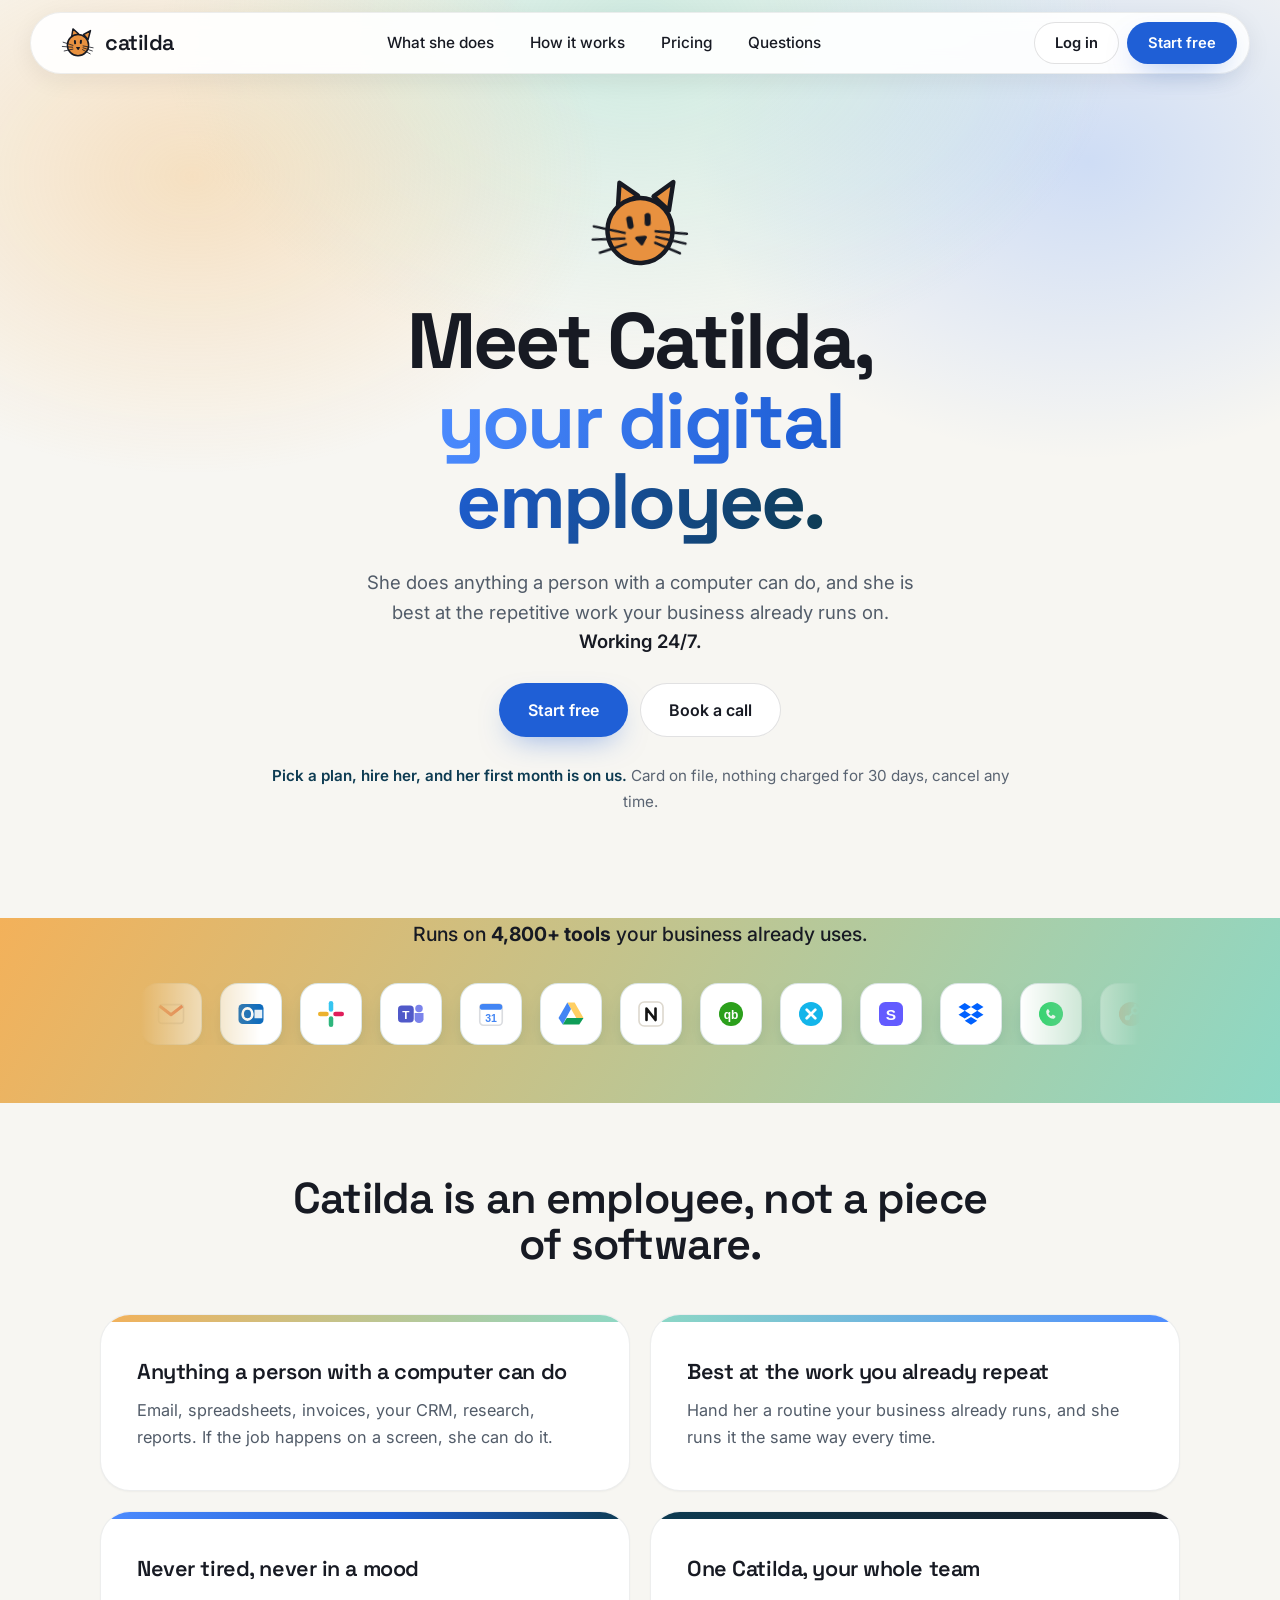
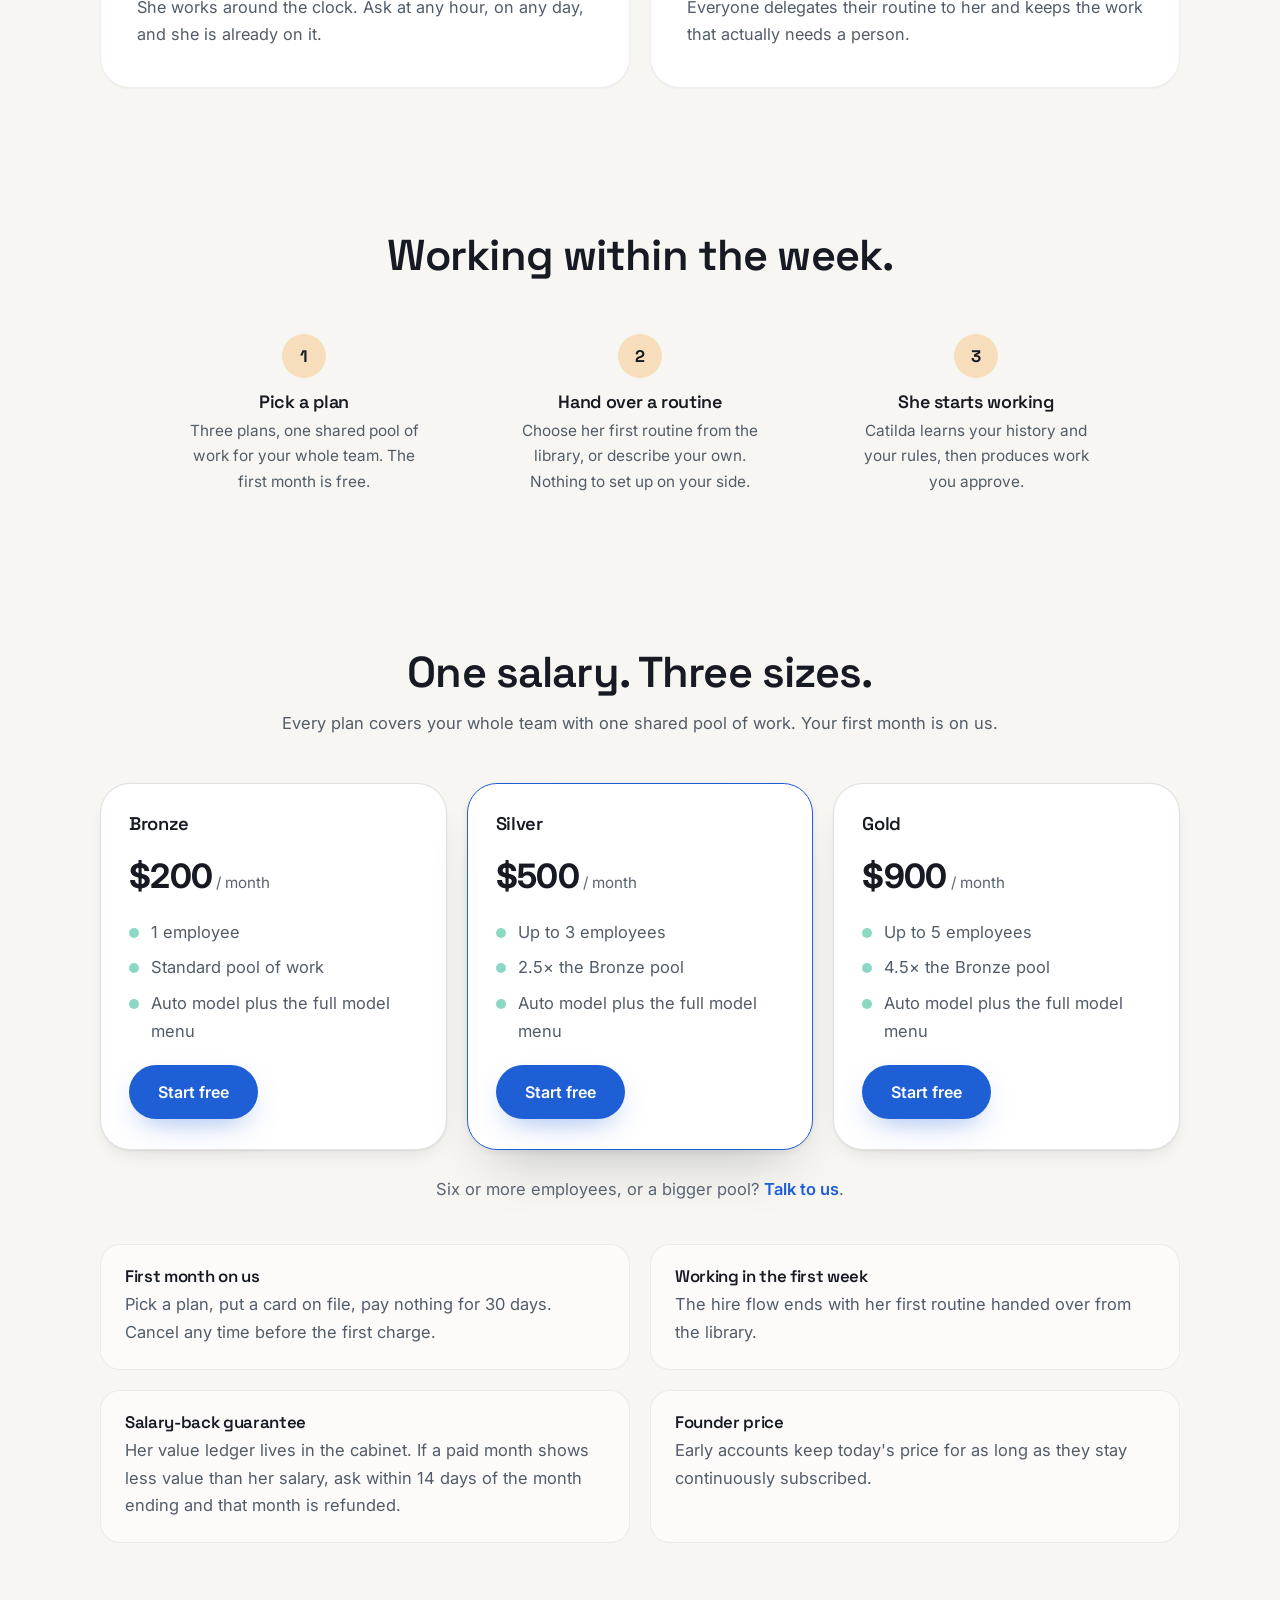
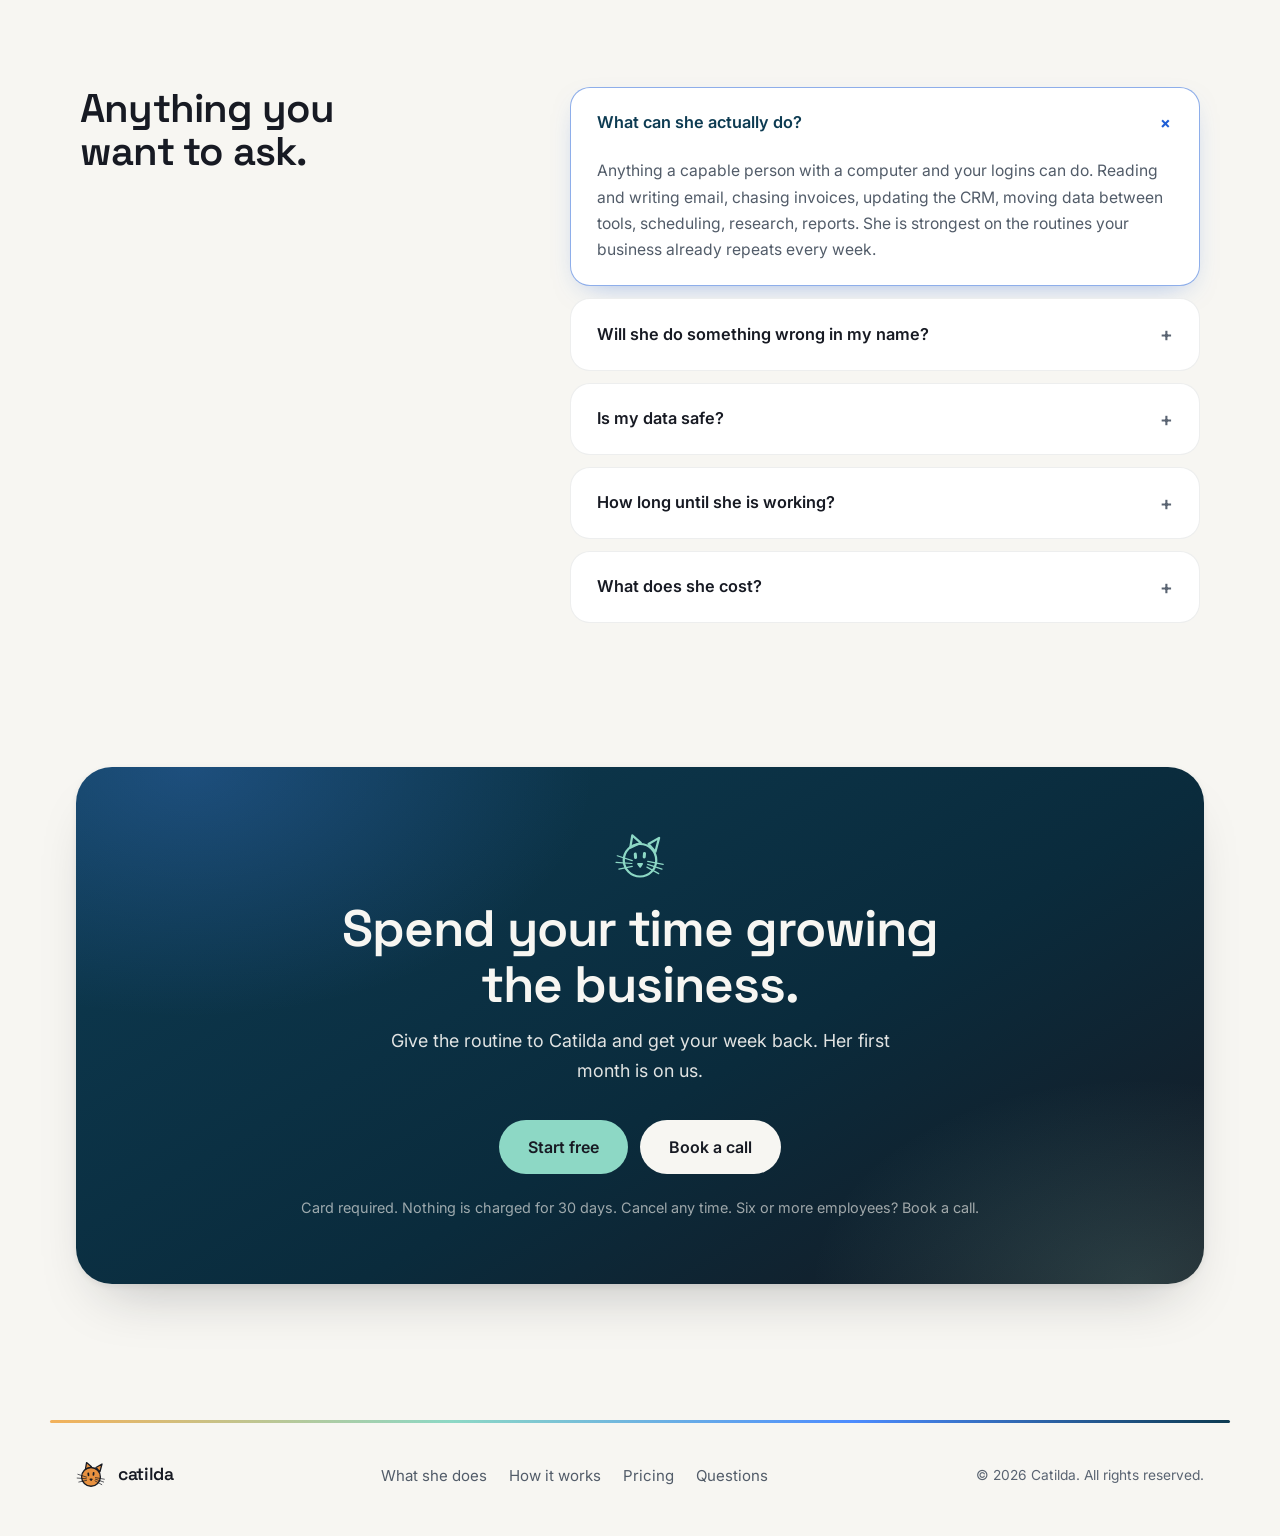
==== index.html @ e61b4e73 "#46: Refresh stale funnel comments, test names and plan button labels The nav-collapse and BOOKING_U" ====
<!DOCTYPE html>
<!-- ABOUTME: Catilda marketing landing — static HTML/CSS/JS (no build). -->
<!-- ABOUTME: Cat mark branding (logo, favicon, living hero cat); public plans, Start free CTA, Book a call for larger teams. -->
<html lang="en">
<head>
<meta charset="UTF-8" />
<meta name="viewport" content="width=device-width, initial-scale=1.0" />
<title>Catilda · Your digital employee</title>
<meta name="description" content="Catilda is a digital employee for your company. She does anything a person with a computer can do, works around the clock, and is best at the repetitive work your business already runs on." />
<link rel="preconnect" href="https://fonts.googleapis.com">
<link rel="preconnect" href="https://fonts.gstatic.com" crossorigin>
<!-- Favicon: the full Catilda cat mark, marmalade fur with ink lines, on a cloud tile.
     PNG fallback listed first for Safari (no SVG rel=icon support); Chrome/Firefox pick the SVG. -->
<link rel="icon" type="image/png" sizes="32x32" href="favicon-32.png">
<link rel="apple-touch-icon" href="apple-touch-icon.png">
<link rel="icon" type="image/svg+xml" href="favicon.svg">
<!-- Social cards. og:image still needs a real 1200x630 PNG asset before launch (cat + wordmark on cloud). -->
<meta property="og:title" content="Catilda · Your digital employee">
<meta property="og:description" content="Catilda is a digital employee for your company. She does anything a person with a computer can do, works around the clock, and is best at the repetitive work your business already runs on.">
<meta property="og:type" content="website">
<meta property="og:url" content="https://catilda.com/">
<meta name="twitter:card" content="summary">
<link href="https://fonts.googleapis.com/css2?family=Inter:wght@400;500;600;700&family=JetBrains+Mono:wght@400;500&family=Space+Grotesk:wght@500;600;700&display=swap" rel="stylesheet">
<style>
/* ============================================================
   CATILDA · launch page
   Structure: proven long-form landing skeleton
   Brand: docs/01-brand.md + brand.html (palette "AI website")
   Voice: docs/00-vision.md (plain, second person, no em dashes)
   ============================================================ */
:root{
  /* CATILDA brand palette. Seven colours, one job each.
     Cobalt is the working accent; bright cobalt is for gradients and glow only. */
  --cobalt:    #1F5FD6;  /* THE accent: buttons, links. 5.7:1 with white */
  --cobalt-br: #4D8CFF;  /* bright cobalt: gradients, glow, highlights on dark */
  --mint:      #8DD8C5;  /* light accent: ticks and marks on dark panels */
  --amber:     #F3B15A;  /* the warm pop, used sparingly */
  --orange:    #E8913F;  /* marmalade: the cat's fur, nothing else */
  --teal:      #0D3B52;  /* dark panels, emphasis text on cloud */
  --ink:       #171A23;  /* headings, deepest surface */
  --cloud:     #F7F6F2;  /* the page */
  --body:      #525C69;  /* body copy, 6.3:1 on cloud */
  --muted:     #5A6472;  /* quiet labels, 5.6:1 on cloud */

  --line:   rgba(23,26,35,.13);
  --line-2: rgba(23,26,35,.075);
  --shadow-sm: 0 1px 2px rgba(23,26,35,.05), 0 10px 24px -14px rgba(23,26,35,.20);
  --shadow:    0 2px 6px rgba(23,26,35,.07), 0 30px 60px -28px rgba(23,26,35,.28);
  --radius: 20px;
  --r-panel: 30px;
  --maxw: 1180px;
  --ease: cubic-bezier(.2,.7,.2,1);

  --grad-visual: linear-gradient(135deg, var(--amber) 0%, var(--mint) 38%, var(--cobalt-br) 72%, var(--teal) 100%);
  --grad-dark:   linear-gradient(150deg, var(--teal) 0%, #0A2B3C 58%, var(--ink) 100%);
  --grad-text:   linear-gradient(102deg, var(--cobalt-br) 0%, var(--cobalt) 48%, var(--teal) 100%);
}
*{box-sizing:border-box;margin:0;padding:0}
html{scroll-behavior:smooth}
body{
  background:var(--cloud);
  color:var(--body);
  font-family:"Inter",system-ui,sans-serif;
  font-size:16.5px;line-height:1.68;
  -webkit-font-smoothing:antialiased;overflow-x:hidden;
}
h1,h2,h3{font-family:"Space Grotesk",sans-serif;color:var(--ink);line-height:1.08;letter-spacing:-.02em;font-weight:600}
a{color:inherit;text-decoration:none}
button{font:inherit;color:inherit;background:none;border:0;cursor:pointer}
ul{list-style:none}
img,svg{display:block}
.wrap{max-width:var(--maxw);margin:0 auto;padding:0 26px}
.num{font-family:"Space Grotesk",sans-serif}
.eyebrow{display:inline-flex;align-items:center;background:rgba(31,95,214,.16);border-radius:100px;padding:8px 16px;font-weight:600;font-size:.84rem;color:var(--teal);margin-bottom:18px}
.center{text-align:center}

/* buttons */
.btn{display:inline-flex;align-items:center;justify-content:center;gap:9px;font-weight:600;font-size:1rem;padding:0 28px;height:54px;border-radius:100px;border:1px solid transparent;transition:transform .2s var(--ease),box-shadow .3s,background .25s;white-space:nowrap}
.btn:hover{transform:translateY(-1px)}
.btn-primary{background:var(--cobalt);color:#fff;box-shadow:0 12px 30px -12px rgba(31,95,214,.5)}
.btn-primary:hover{background:#1A54BE}
.btn-ghost{background:#fff;color:var(--ink);border-color:var(--line)}
.btn-mint{background:var(--mint);color:var(--ink)}
.btn-white{background:var(--cloud);color:var(--ink)}
.btn-sm{height:42px;padding:0 20px;font-size:.92rem}
@media (max-width:620px){
  .header-bar{padding:0 10px 0 18px;gap:12px}
}

/* ============ the cat ============ */
/* One mark, recoloured by two vars. Inline styles on the symbol shapes
   use var() because document CSS cannot reach <use> shadow content. */
.cat{display:block;flex-shrink:0}
.lockup{display:flex;align-items:center;gap:10px}

/* The hero cat is alive. The head is flat SVG; life is three layered
   transforms driven from JS: the head group turns a little, the face
   cluster shifts more, the whiskers a bit less. The parallax between
   them reads as a 3D head turn. Blink and ear twitch are CSS-only. */
/* Base tilt sits on .cat-head, NOT on .herocat: riseIn animates .herocat's
   transform, and a base transform there would snap back in when it ends.
   The JS gaze loop bakes the same -6deg into its head rotation. */
.herocat{width:104px;height:104px;overflow:visible}
.herocat .cat-head{transform:rotate(-6deg);transform-origin:64px 72px}
.herocat .cat-face,.herocat .cat-whiskers{will-change:transform}
.herocat .eye{transform-box:fill-box;transform-origin:center;animation:catblink 7s ease-in-out infinite}
@keyframes catblink{0%,93%,100%{transform:scaleY(1)}96%{transform:scaleY(.1)}}
.herocat .ear-r{transform-origin:93px 42px;animation:eartwitch 9s ease-in-out infinite}
@keyframes eartwitch{0%,96%,100%{transform:rotate(0)}97.4%{transform:rotate(-8deg)}98.7%{transform:rotate(3deg)}}
@media (prefers-reduced-motion:reduce){.herocat .eye,.herocat .ear-r{animation:none}}

/* how it works: three plain steps */
.steps{display:grid;grid-template-columns:repeat(3,1fr);gap:28px;max-width:980px;margin:0 auto}
.step{text-align:center;padding:10px 8px}
.step .n{font-family:"Space Grotesk",sans-serif;font-weight:700;font-size:1.05rem;color:var(--ink);width:44px;height:44px;border-radius:50%;background:rgba(243,177,90,.35);display:inline-flex;align-items:center;justify-content:center;margin-bottom:14px}
.step h3{font-size:1.12rem;margin-bottom:6px}
.step p{font-size:.96rem;max-width:250px;margin:0 auto}
@media (max-width:860px){.steps{grid-template-columns:1fr;max-width:420px;gap:30px}}

/* ============ header (floating rounded bar) ============ */
body > header{position:fixed;top:12px;left:14px;right:14px;z-index:100}
.header-bar{display:flex;align-items:center;justify-content:space-between;gap:28px;background:rgba(255,255,255,.92);backdrop-filter:blur(10px);border:1px solid var(--line-2);border-radius:100px;padding:0 12px 0 30px;height:62px;max-width:1220px;margin:0 auto;box-shadow:0 6px 24px rgba(23,26,35,.07)}
.wordmark{font-family:"Space Grotesk",sans-serif;font-weight:600;font-size:1.35rem;color:var(--ink);letter-spacing:-.02em;line-height:1}
.nav{display:flex;gap:4px;align-items:center}
.nav a{padding:9px 16px;border-radius:100px;font-size:.96rem;font-weight:500;color:var(--ink);white-space:nowrap}
.nav a:hover{background:rgba(23,26,35,.05)}
/* Log in lives twice: the header button on desktop, the nav entry on mobile.
   Exactly one shows at any width. */
.nav .nav-login{display:none}
.header-cta{display:flex;gap:8px;align-items:center}
.burger{display:none;width:42px;height:42px;border-radius:50%;flex-direction:column;align-items:center;justify-content:center;gap:5px;border:1px solid var(--line)}
.burger span{width:16px;height:2px;background:var(--ink);border-radius:2px}

/* ============ hero: type only, no visual ============ */
.hero{background:var(--cloud);padding:172px 0 104px;text-align:center;position:relative;overflow:hidden}
/* hero halo: the tri-blend, soft, behind content (brand.html · gradients) */
.hero::before{content:"";position:absolute;inset:0 0 auto;height:80%;pointer-events:none;background:
  radial-gradient(46% 58% at 15% 24%, rgba(243,177,90,.32), transparent 70%),
  radial-gradient(52% 64% at 50% 4%, rgba(141,216,197,.38), transparent 72%),
  radial-gradient(44% 58% at 85% 22%, rgba(77,140,255,.24), transparent 70%)}
.hero-inner{display:flex;flex-direction:column;align-items:center;gap:26px;max-width:820px;margin:0 auto;position:relative;z-index:1}
.hero h1{font-size:clamp(2.7rem,6.2vw,4.9rem);font-weight:700;letter-spacing:-.035em;line-height:1.02;color:var(--ink)}
.hero h1 .accent{background:var(--grad-text);-webkit-background-clip:text;background-clip:text;color:transparent}
.hero-sub{font-size:1.16rem;line-height:1.6;max-width:560px;color:var(--body)}
.hero-sub b{color:var(--ink);font-weight:600}
.hero-ctas{display:flex;gap:12px;flex-wrap:wrap;justify-content:center}
.hero-note{font-size:.95rem;color:var(--muted)}
.hero-note b{color:var(--teal);font-weight:600}
@media (max-width:700px){.hero{padding:132px 0 76px}}
.loop .ic circle[class^="d"]{fill:var(--teal);stroke:none}
@keyframes dotPulse{0%,62%,100%{opacity:.22}30%{opacity:1}}
@keyframes drawTick{0%,8%{stroke-dashoffset:24}48%,92%{stroke-dashoffset:0}100%{stroke-dashoffset:24}}
@keyframes typeLine{0%,8%{transform:scaleX(0)}42%,88%{transform:scaleX(1)}100%{transform:scaleX(0)}}
.ic-work .ln1,.ic-work .ln2{transform-box:fill-box;transform-origin:left center;animation:typeLine 3.2s ease-in-out infinite}
@keyframes blink{0%,49%{opacity:1}50%,100%{opacity:0}}
@keyframes wave{0%,100%{transform:scaleX(1)}50%{transform:scaleX(.84)}}
@keyframes drawOk{0%,10%{stroke-dashoffset:17}45%,90%{stroke-dashoffset:0}100%{stroke-dashoffset:17}}
@keyframes grow{0%{transform:scaleY(.22)}55%,100%{transform:scaleY(1)}}
@keyframes riseIn{from{opacity:0;transform:translateY(20px)}to{opacity:1;transform:none}}
@keyframes ringIn{from{opacity:0}to{opacity:1}}
.hero-inner > *{animation:riseIn .85s var(--ease) backwards}
.hero-inner .herocat{animation-delay:0s}
.hero-inner h1{animation-delay:.10s}
.hero-inner .hero-sub{animation-delay:.24s}
.hero-inner .hero-ctas{animation-delay:.38s}
.hero-inner .hero-note{animation-delay:.50s}
@media (prefers-reduced-motion:reduce){
  .hero-inner > *{animation:none}
}

.hero-ctas{display:flex;gap:12px;flex-wrap:wrap;justify-content:center}

/* hero ring: the loop that frames the headline */
.rowmail.skel .from,.rowmail.skel .subj{color:transparent;position:relative}
.rowmail.skel .from::after,.rowmail.skel .subj::after{content:"";position:absolute;inset:4px 40% 4px 0;background:#E6EFEC;border-radius:6px}
.bstat{border:1px solid var(--line-2);background:#fff;border-radius:13px;padding:12px 15px}
.bstat label{display:block;font-size:.76rem;color:var(--muted)}
.bstat b{font-family:"Space Grotesk",sans-serif;font-size:1.25rem;color:var(--ink);letter-spacing:-.02em}
.bstat small{font-size:.74rem;color:var(--teal);font-weight:600;margin-left:6px}
.f-tile{width:44px;height:44px;border-radius:13px;background:var(--ink);color:var(--mint);display:flex;align-items:center;justify-content:center;font-family:"Space Grotesk",sans-serif;font-weight:700;font-size:1.5rem;flex-shrink:0}
.apr{height:40px;padding:0 22px;border-radius:100px;font-weight:600;font-size:.9rem}
.apr.yes{background:var(--ink);color:var(--cloud)}
.apr.no{background:#fff;border:1px solid var(--line);color:var(--ink)}

/* ============ tools marquee ============ */
.tools{background:linear-gradient(120deg, var(--amber) 0%, var(--mint) 100%);padding:64px 0 58px;margin:0;position:relative}
.tools p{text-align:center;font-size:1.22rem;color:var(--ink);margin-bottom:32px;font-weight:500}
.tools p b{color:var(--ink);font-weight:700}
.marquee{overflow:hidden;max-width:1000px;margin:0 auto;
  -webkit-mask-image:linear-gradient(90deg,transparent,#000 12%,#000 88%,transparent);
          mask-image:linear-gradient(90deg,transparent,#000 12%,#000 88%,transparent)}
.marquee-track{display:flex;gap:18px;width:max-content;animation:marquee 38s linear infinite}
.marquee:hover .marquee-track{animation-play-state:paused}
.logo-tile{width:62px;height:62px;border-radius:18px;background:#fff;border:1px solid rgba(11,82,87,.14);
  box-shadow:0 10px 24px -10px rgba(7,64,60,.35);display:flex;align-items:center;justify-content:center;flex-shrink:0}
.logo-tile svg{width:30px;height:30px}
@keyframes marquee{to{transform:translateX(-50%)}}
@media (prefers-reduced-motion:reduce){.marquee-track{animation:none}}

/* ============ sections base ============ */
section{padding:72px 0}
.sec-head{max-width:720px;margin:0 auto 46px}
.sec-head h2{font-size:clamp(1.9rem,3.6vw,2.7rem);margin-bottom:14px}
.sec-head h2:last-child{margin-bottom:0}
.sec-head .sub{font-size:1.08rem;max-width:560px;margin:0 auto}
.sec-head.center .sub{margin:0 auto}

/* four cards */
.cards4{display:grid;grid-template-columns:1fr 1fr;gap:20px;max-width:1080px;margin:0 auto}
/* conversation mockups inside the feature cards */
.thread{padding:15px;display:flex;flex-direction:column;gap:11px}
.bub{max-width:88%;padding:11px 14px;border-radius:16px;font-size:.9rem;line-height:1.46}
.bub.you{align-self:flex-end;background:#E6EFEC;color:var(--ink);border-bottom-right-radius:5px}
.bub.fam{background:rgba(31,95,214,.22);color:var(--ink);border-bottom-left-radius:5px}
.bub b{font-weight:600}
.famrow{display:flex;gap:9px;align-items:flex-end;max-width:95%}
.famrow .f-tile{width:28px;height:28px;border-radius:9px;font-size:.95rem;flex-shrink:0}

/* stats band: plain big numbers, benchmark style */
.stats{padding:56px 0}
.stats .row{display:grid;grid-template-columns:repeat(3,1fr);gap:36px;max-width:980px;margin:0 auto}
.stat-b{text-align:center;padding:10px}
.stat-b .big{font-family:"Space Grotesk",sans-serif;font-weight:700;font-size:3.2rem;color:var(--ink);letter-spacing:-.04em;line-height:1}
.stat-b .lbl{font-size:.96rem;margin-top:10px;max-width:230px;margin-left:auto;margin-right:auto}

.dn-grid{display:grid;grid-template-columns:1fr 1fr;gap:24px;max-width:1020px;margin:0 auto}
.dn-col{display:flex;flex-direction:column;gap:12px}
.dn-head{align-self:center;margin-bottom:6px;border-radius:100px;padding:8px 20px;font-weight:600;font-size:.92rem}
.dn-col.is .dn-head{background:rgba(31,95,214,.24);color:var(--teal)}
.dn-col.isnt .dn-head{background:rgba(99,112,109,.2);color:var(--teal)}
.dn-item{background:#fff;border:1px solid var(--line-2);border-radius:18px;padding:20px 22px;display:flex;gap:13px;align-items:flex-start;flex:1}
.dn-item h3{font-size:1.05rem;line-height:1.25;margin-bottom:5px}
.dn-item p{font-size:.95rem}
.tick{width:26px;height:26px;border-radius:50%;flex-shrink:0;display:flex;align-items:center;justify-content:center;margin-top:2px}
.tick svg{width:14px;height:14px;fill:none;stroke-width:2.6;stroke-linecap:round;stroke-linejoin:round}
.dn-col.is .tick{background:rgba(31,95,214,.3)} .dn-col.is .tick svg{stroke:var(--teal)}
.dn-col.isnt .tick{background:rgba(99,112,109,.25)} .dn-col.isnt .tick svg{stroke:var(--body)}
.safe-foot{text-align:center;margin-top:36px;font-size:1.02rem}
.safe-foot a{color:var(--ink);font-weight:600;text-decoration:underline;text-underline-offset:3px}
@media (max-width:820px){.dn-grid{grid-template-columns:1fr;gap:30px}}
.pcard{position:relative;overflow:hidden;background:#fff;border:1px solid var(--line-2);border-radius:var(--r-panel);padding:44px 36px 38px;
  display:flex;flex-direction:column;gap:12px;box-shadow:0 1px 2px rgba(23,26,35,.04)}
.pcard::before{content:"";position:absolute;top:0;left:0;right:0;height:7px}
.pcard:nth-child(1)::before{background:linear-gradient(90deg, var(--amber), var(--mint))}
.pcard:nth-child(2)::before{background:linear-gradient(90deg, var(--mint), var(--cobalt-br))}
.pcard:nth-child(3)::before{background:linear-gradient(90deg, var(--cobalt-br), var(--cobalt) 55%, var(--teal))}
.pcard:nth-child(4)::before{background:linear-gradient(90deg, var(--teal), var(--ink))}
.pcard h3{font-size:1.35rem;line-height:1.2}
.pcard p{font-size:1.02rem}
/* dead styles below are unused now, kept harmless */

/* how */
.orow{display:flex;align-items:center;gap:10px;background:#fff;border-radius:12px;padding:11px 15px;font-size:.9rem;font-weight:500;color:var(--ink);box-shadow:0 4px 14px rgba(23,26,35,.06)}
.orow.dim{color:var(--body);font-weight:400}
.orow .ok{margin-left:auto;color:var(--teal);font-weight:700}

/* control */

/* dark panels */
.panel{background:
  radial-gradient(58% 78% at 10% 0%, rgba(77,140,255,.26), transparent 62%),
  radial-gradient(48% 66% at 94% 100%, rgba(141,216,197,.18), transparent 60%),
  var(--grad-dark);
  border-radius:36px;color:var(--cloud);padding:58px 56px;box-shadow:var(--shadow)}
.panel h2{color:var(--cloud)}
.panel .eyebrow{color:var(--mint)}

/* guarantee panel styles: kept for reuse, section currently removed */
.g-copy{display:flex;flex-direction:column;gap:22px;align-items:flex-start}
.g-copy h2{font-size:clamp(2rem,4vw,2.9rem)}
.g-copy p{color:rgba(255,253,249,.88);font-size:1.08rem;max-width:480px}

/* faq */
.faq-grid{display:grid;grid-template-columns:minmax(0,5fr) minmax(0,7fr);gap:40px;align-items:start;max-width:1120px;margin:0 auto}
.faq-grid h2{font-size:clamp(1.9rem,3.4vw,2.5rem);max-width:340px}
.faq-list{display:flex;flex-direction:column;gap:12px}
.qa{background:#fff;border:1px solid var(--line-2);border-radius:var(--radius);overflow:hidden}
.qa.open{border-color:rgba(31,95,214,.5);box-shadow:0 10px 30px -16px rgba(31,95,214,.55)}
.qa.open .qa-q{color:var(--teal)}
.qa-q{width:100%;display:flex;justify-content:space-between;align-items:center;gap:16px;text-align:left;padding:19px 26px;font-weight:600;font-size:1.02rem;color:var(--ink)}
.qa-q .pm{font-size:1.2rem;color:var(--muted);transition:transform .2s ease;flex-shrink:0}
.qa.open .pm{transform:rotate(45deg);color:var(--cobalt)}
.qa-a{max-height:0;overflow:hidden;transition:max-height .3s ease}
.qa-a p{padding:0 26px 22px;font-size:.98rem}
.qa-a b{color:var(--ink)}

/* final cta */
.final .panel{text-align:center;padding:64px 40px}
.final h2{font-size:clamp(2.1rem,4.6vw,3.2rem);margin-bottom:14px}
.final .lead{color:rgba(255,253,249,.88);font-size:1.12rem;max-width:520px;margin:0 auto 34px}
.final .ctas{display:flex;gap:12px;justify-content:center;flex-wrap:wrap;margin-bottom:22px}
.final .micro{font-size:.9rem;color:rgba(255,253,249,.6)}

/* footer */
body > footer{padding:64px 0 46px}
.foot{display:flex;justify-content:space-between;align-items:center;gap:28px;flex-wrap:wrap;padding-top:40px;position:relative}
.foot::before{content:"";position:absolute;top:0;left:0;right:0;height:3px;border-radius:3px;background:linear-gradient(90deg, var(--amber), var(--mint) 34%, var(--cobalt-br) 68%, var(--teal))}
.foot .fbrand{display:flex;align-items:center;gap:12px}
.foot nav{display:flex;gap:22px;flex-wrap:wrap;font-size:.94rem;color:var(--body)}
.foot nav a:hover{color:var(--ink)}
.foot small{color:var(--muted);font-size:.86rem}

/* responsive */
@media (max-width:900px){
  .hero{border-radius:0 0 26px 26px;
    background:var(--cloud)}
  .burger{display:flex}
  /* mobile menu: nav collapses into a dropdown the burger toggles */
  .nav{display:none;position:absolute;top:74px;left:0;right:0;flex-direction:column;align-items:stretch;gap:4px;background:rgba(255,255,255,.97);backdrop-filter:blur(10px);border:1px solid var(--line-2);border-radius:24px;padding:12px;box-shadow:var(--shadow)}
  .nav.open{display:flex}
  .nav a{padding:13px 18px;font-size:1.02rem}
  .nav .nav-login{display:block}
  .faq-grid{grid-template-columns:1fr;gap:24px}
  /* Log in hides at the same width the nav collapses, so it never sits
     alone next to Start free once the nav links are gone. */
  .header-cta .btn-ghost{display:none}
}

/* pricing */
.plans{display:grid;grid-template-columns:repeat(3,1fr);gap:20px;max-width:1080px;margin:0 auto}
.plan{background:#fff;border:1px solid var(--line);border-radius:var(--r-panel);padding:30px 28px;box-shadow:var(--shadow-sm);display:flex;flex-direction:column;gap:14px}
.plan-featured{border-color:var(--cobalt);box-shadow:var(--shadow)}
.plan h3{font-size:1.15rem;margin:0}
.plan .price{margin:0;color:var(--ink)}
.plan .price b{font-size:2.1rem;font-weight:700;letter-spacing:-.02em}
.plan .price span{color:var(--muted);font-size:.95rem}
.plan ul{list-style:none;padding:0;margin:0 0 6px;display:grid;gap:8px;color:var(--body)}
.plan ul li{padding-left:22px;position:relative}
.plan ul li::before{content:"";position:absolute;left:0;top:.55em;width:10px;height:10px;border-radius:50%;background:var(--mint)}
.plan .btn{margin-top:auto;align-self:flex-start}
.plans-note{text-align:center;color:var(--muted);margin:26px 0 0}
.plans-note a{color:var(--cobalt);font-weight:600}
.offer{display:grid;grid-template-columns:repeat(2,1fr);gap:20px;max-width:1080px;margin:40px auto 0}
.offer-item{border:1px solid var(--line-2);border-radius:var(--radius);padding:22px 24px;background:rgba(255,255,255,.6)}
.offer-item h3{margin:0 0 6px;font-size:1.05rem}
.offer-item p{margin:0;color:var(--body)}
.capacity{text-align:center;color:var(--teal);font-weight:600;margin:26px 0 0}
@media (max-width:860px){
  .cards4{grid-template-columns:1fr}
  .stats .row{grid-template-columns:1fr;max-width:420px;gap:26px}
  .panel{padding:52px 26px}
  section{padding:54px 0}
  .hero{border-radius:0 0 24px 24px}
  .plans{grid-template-columns:1fr}
  .offer{grid-template-columns:1fr}
}
</style>
</head>
<body>

<!-- The cat mark. Referenced with <use>; recolour per instance with --cat-line / --cat-fur. -->
<svg width="0" height="0" style="position:absolute" aria-hidden="true">
  <symbol id="cat" viewBox="0 0 128 128">
    <g style="fill:var(--cat-fur,none);stroke:var(--cat-line,#171A23);stroke-width:5.5;stroke-linecap:round;stroke-linejoin:round">
      <path d="M40 41 L45 11 L66 29 Z"/>
      <path d="M85 32 L111 17 L102 51 Z"/>
      <circle cx="64" cy="72" r="40"/>
    </g>
    <g style="fill:var(--cat-line,#171A23)">
      <g transform="rotate(-5 52.75 61)"><rect class="eye" x="49" y="53" width="7.5" height="16" rx="3.75"/></g>
      <g transform="rotate(5 74.75 59.5)"><rect class="eye" x="71" y="51.5" width="7.5" height="16" rx="3.75"/></g>
    </g>
    <path style="fill:var(--cat-line,#171A23);stroke:var(--cat-line,#171A23);stroke-width:4;stroke-linejoin:round" d="M59 81 L69.5 81 L64.5 88.5 Z"/>
    <g style="fill:none;stroke:var(--cat-line,#171A23);stroke-width:3;stroke-linecap:round">
      <path d="M45 73 L8 61"/>
      <path d="M44 80 L5 77"/>
      <path d="M45 87 L12 94"/>
      <path d="M83 75 L121 82"/>
      <path d="M83 82 L118 94"/>
      <path d="M81 89 L110 105"/>
    </g>
  </symbol>
</svg>

<header>
  <div class="header-bar">
    <a class="lockup" href="#top" aria-label="Catilda home">
      <svg class="cat" style="--cat-line:var(--ink);--cat-fur:var(--orange)" width="34" height="34"><use href="#cat"/></svg>
      <span class="wordmark">catilda</span>
    </a>
    <nav class="nav" id="nav">
      <a href="#what">What she does</a>
      <a href="#how">How it works</a>
      <a href="#pricing">Pricing</a>
      <a href="#faq">Questions</a>
      <a class="nav-login" href="https://catilda.com/cabinet/login">Log in</a>
    </nav>
    <div class="header-cta">
      <a class="btn btn-ghost btn-sm" href="https://catilda.com/cabinet/login">Log in</a>
      <a class="btn btn-primary btn-sm js-signup" href="https://catilda.com/cabinet/signup">Start free</a>
      <button class="burger" id="burger" aria-label="Menu" aria-expanded="false" aria-controls="nav"><span></span><span></span></button>
    </div>
  </div>
</header>

<main id="top">

  <!-- ============ HERO ============ -->
  <section class="hero">
    <div class="wrap hero-inner">
      <!-- Inline (not <use>) so CSS and JS can reach the parts: shadow content inside <use> is unreachable. -->
      <svg class="herocat" viewBox="0 0 128 128" role="img" aria-label="The Catilda cat, looking around">
        <g class="cat-head">
          <g fill="var(--orange)" stroke="var(--ink)" stroke-width="5.5" stroke-linecap="round" stroke-linejoin="round">
            <path class="ear-l" d="M40 41 L45 11 L66 29 Z"/>
            <path class="ear-r" d="M85 32 L111 17 L102 51 Z"/>
            <circle cx="64" cy="72" r="40"/>
          </g>
          <g class="cat-face">
            <g fill="var(--ink)">
              <g transform="rotate(-5 52.75 61)"><rect class="eye" x="49" y="53" width="7.5" height="16" rx="3.75"/></g>
              <g transform="rotate(5 74.75 59.5)"><rect class="eye" x="71" y="51.5" width="7.5" height="16" rx="3.75"/></g>
            </g>
            <path fill="var(--ink)" stroke="var(--ink)" stroke-width="4" stroke-linejoin="round" d="M59 81 L69.5 81 L64.5 88.5 Z"/>
          </g>
          <g class="cat-whiskers" fill="none" stroke="var(--ink)" stroke-width="3" stroke-linecap="round">
            <path d="M45 73 L8 61"/>
            <path d="M44 80 L5 77"/>
            <path d="M45 87 L12 94"/>
            <path d="M83 75 L121 82"/>
            <path d="M83 82 L118 94"/>
            <path d="M81 89 L110 105"/>
          </g>
        </g>
      </svg>
      <h1>Meet Catilda,<br><span class="accent">your digital employee.</span></h1>
      <p class="hero-sub">She does anything a person with a computer can do, and she is best at the repetitive work your business already runs on. <b>Working 24/7.</b></p>
      <div class="hero-ctas">
        <a class="btn btn-primary js-signup" href="https://catilda.com/cabinet/signup">Start free</a>
        <a class="btn btn-ghost js-book" href="#book">Book a call</a>
      </div>
      <p class="hero-note"><b>Pick a plan, hire her, and her first month is on us.</b> Card on file, nothing charged for 30 days, cancel any time.</p>
    </div>
  </section>

  <!-- ============ TOOLS ============ -->
  <section class="tools" style="padding-top:0">
    <div class="wrap">
      <p>Runs on <b>4,800+ tools</b> your business already uses.</p>
      <div class="marquee" aria-label="Works with the tools you already use">
        <div class="marquee-track" id="logoTrack"></div>
      </div>
    </div>
  </section>

  <!-- ============ WHAT IT DOES ============ -->
  <section id="what">
    <div class="wrap">
      <div class="sec-head" style="text-align:center">
        <h2>Catilda is an employee, not a piece of software.</h2>
      </div>
      <div class="cards4">
        <article class="pcard">
          <h3>Anything a person with a computer can do</h3>
          <p>Email, spreadsheets, invoices, your CRM, research, reports. If the job happens on a screen, she can do it.</p>
        </article>
        <article class="pcard">
          <h3>Best at the work you already repeat</h3>
          <p>Hand her a routine your business already runs, and she runs it the same way every time.</p>
        </article>
        <article class="pcard">
          <h3>Never tired, never in a mood</h3>
          <p>She works around the clock. Ask at any hour, on any day, and she is already on it.</p>
        </article>
        <article class="pcard">
          <h3>One Catilda, your whole team</h3>
          <p>Everyone delegates their routine to her and keeps the work that actually needs a person.</p>
        </article>
      </div>
    </div>
  </section>

  <!-- ============ HOW IT WORKS ============ -->
  <section id="how">
    <div class="wrap">
      <div class="sec-head" style="text-align:center">
        <h2>Working within the week.</h2>
      </div>
      <div class="steps">
        <div class="step"><span class="n num">1</span><h3>Pick a plan</h3><p>Three plans, one shared pool of work for your whole team. The first month is free.</p></div>
        <div class="step"><span class="n num">2</span><h3>Hand over a routine</h3><p>Choose her first routine from the library, or describe your own. Nothing to set up on your side.</p></div>
        <div class="step"><span class="n num">3</span><h3>She starts working</h3><p>Catilda learns your history and your rules, then produces work you approve.</p></div>
      </div>
    </div>
  </section>

  <!-- pricing -->
  <section id="pricing">
    <div class="wrap">
      <div class="sec-head" style="text-align:center">
        <h2>One salary. Three sizes.</h2>
        <p>Every plan covers your whole team with one shared pool of work. Your first month is on us.</p>
      </div>
      <div class="plans">
        <article class="plan" data-plan="bronze">
          <h3>Bronze</h3>
          <p class="price"><b>$200</b><span> / month</span></p>
          <ul>
            <li>1 employee</li>
            <li>Standard pool of work</li>
            <li>Auto model plus the full model menu</li>
          </ul>
          <a aria-label="Start free on Bronze" class="btn btn-primary js-signup" href="https://catilda.com/cabinet/signup?plan=bronze">Start free</a>
        </article>
        <article class="plan plan-featured" data-plan="silver">
          <h3>Silver</h3>
          <p class="price"><b>$500</b><span> / month</span></p>
          <ul>
            <li>Up to 3 employees</li>
            <li>2.5× the Bronze pool</li>
            <li>Auto model plus the full model menu</li>
          </ul>
          <a aria-label="Start free on Silver" class="btn btn-primary js-signup" href="https://catilda.com/cabinet/signup?plan=silver">Start free</a>
        </article>
        <article class="plan" data-plan="gold">
          <h3>Gold</h3>
          <p class="price"><b>$900</b><span> / month</span></p>
          <ul>
            <li>Up to 5 employees</li>
            <li>4.5× the Bronze pool</li>
            <li>Auto model plus the full model menu</li>
          </ul>
          <a aria-label="Start free on Gold" class="btn btn-primary js-signup" href="https://catilda.com/cabinet/signup?plan=gold">Start free</a>
        </article>
      </div>
      <p class="plans-note">Six or more employees, or a bigger pool? <a class="js-book" href="#book">Talk to us</a>.</p>
      <div class="offer">
        <div class="offer-item"><h3>First month on us</h3><p>Pick a plan, put a card on file, pay nothing for 30 days. Cancel any time before the first charge.</p></div>
        <div class="offer-item"><h3>Working in the first week</h3><p>The hire flow ends with her first routine handed over from the library.</p></div>
        <div class="offer-item"><h3>Salary-back guarantee</h3><p>Her value ledger lives in the cabinet. If a paid month shows less value than her salary, ask within 14 days of the month ending and that month is refunded.</p></div>
        <div class="offer-item"><h3>Founder price</h3><p>Early accounts keep today's price for as long as they stay continuously subscribed.</p></div>
      </div>
      <p class="capacity" id="capacity" hidden></p>
    </div>
  </section>

  <!-- ============ SAFETY (hidden until claims are ready to publish) ============ -->
  <section id="safe" hidden>
    <div class="wrap">
      <div class="sec-head" style="text-align:center">
        <h2>Safe by design.</h2>
      </div>
      <div class="dn-grid">
        <div class="dn-col is">
          <span class="dn-head">What she does</span>
          <div class="dn-item"><span class="tick"><svg viewBox="0 0 24 24"><path d="M5 12.5l4.5 4.5L19 7.5"/></svg></span><div><h3>Encrypts everything</h3><p>On the way in, on the way out, and while it sits still.</p></div></div>
          <div class="dn-item"><span class="tick"><svg viewBox="0 0 24 24"><path d="M5 12.5l4.5 4.5L19 7.5"/></svg></span><div><h3>Only touches what you connect</h3><p>You pick the tools. She gets the least access that does the job, and nothing else.</p></div></div>
          <div class="dn-item"><span class="tick"><svg viewBox="0 0 24 24"><path d="M5 12.5l4.5 4.5L19 7.5"/></svg></span><div><h3>Waits for your yes</h3><p>Customer emails, money, anything you cannot take back. She asks first.</p></div></div>
          <div class="dn-item"><span class="tick"><svg viewBox="0 0 24 24"><path d="M5 12.5l4.5 4.5L19 7.5"/></svg></span><div><h3>Lets you pull the plug</h3><p>Disconnect a tool, pause the work, or cut access completely. Ask us to delete everything and it goes, for good.</p></div></div>
        </div>
        <div class="dn-col isnt">
          <span class="dn-head">What she can’t do</span>
          <div class="dn-item"><span class="tick"><svg viewBox="0 0 24 24"><path d="M5 12.5l4.5 4.5L19 7.5"/></svg></span><div><h3>Never sees your passwords</h3><p>Keys stay in a locked vault and are used without ever being shown to her.</p></div></div>
          <div class="dn-item"><span class="tick"><svg viewBox="0 0 24 24"><path d="M5 12.5l4.5 4.5L19 7.5"/></svg></span><div><h3>Never trains on your business</h3><p>Your work is not fed to our models, or anybody else's.</p></div></div>
          <div class="dn-item"><span class="tick"><svg viewBox="0 0 24 24"><path d="M5 12.5l4.5 4.5L19 7.5"/></svg></span><div><h3>Never takes orders from strangers</h3><p>If an email tries to give her instructions, she treats it as text, not as a command.</p></div></div>
          <div class="dn-item"><span class="tick"><svg viewBox="0 0 24 24"><path d="M5 12.5l4.5 4.5L19 7.5"/></svg></span><div><h3>Never mixes you with anyone else</h3><p>Your company is walled off. Nothing crosses between customers.</p></div></div>
        </div>
      </div>
      <p class="safe-foot">Want the detail before you connect anything? <a class="js-book" href="#book">Ask us anything</a>. We will walk you through exactly what she can and cannot reach.</p>
    </div>
  </section>

  <!-- ============ FAQ ============ -->
  <section id="faq">
    <div class="wrap">
      <div class="faq-grid">
        <h2>Anything you want to ask.</h2>
        <div class="faq-list" id="faqList"></div>
      </div>
    </div>
  </section>

  <!-- ============ FINAL CTA ============ -->
  <section class="final" id="book">
    <div class="wrap">
      <div class="panel">
        <svg class="cat" aria-hidden="true" style="--cat-line:var(--mint);margin:0 auto 18px" width="52" height="52"><use href="#cat"/></svg>
        <h2>Spend your time growing<br>the business.</h2>
        <p class="lead">Give the routine to Catilda and get your week back. Her first month is on us.</p>
        <div class="ctas">
          <a class="btn btn-mint js-signup" href="https://catilda.com/cabinet/signup">Start free</a>
          <a class="btn btn-white js-book" href="#book">Book a call</a>
        </div>
        <p class="micro">Card required. Nothing is charged for 30 days. Cancel any time. Six or more employees? Book a call.</p>
      </div>
    </div>
  </section>

</main>

<footer>
  <div class="wrap foot">
    <div class="fbrand"><svg class="cat" aria-hidden="true" style="--cat-line:var(--ink);--cat-fur:var(--orange)" width="30" height="30"><use href="#cat"/></svg><a class="wordmark" href="#top" style="font-size:1.1rem">catilda</a></div>
    <nav>
      <a href="#what">What she does</a>
      <a href="#how">How it works</a>
      <a href="#pricing">Pricing</a>
      <a href="#faq">Questions</a>
    </nav>
    <small>© 2026 Catilda. All rights reserved.</small>
  </div>
</footer>

<script>
/* ================= CONFIG =================
   BOOKING_URL   = where every "Book a call" button goes (Calendly / Cal.com).
                   Only the residual Book a call / Talk to us anchors use it;
                   the primary funnel is Start free.
   CONTACT_EMAIL = fallback, so the buttons still work before the link exists.
*/
const BOOKING_URL = "";
const CONTACT_EMAIL = "info@catilda.com";

/* Onboarding capacity: real numbers only (brand book: no invented numbers).
   Leave both null and the line stays hidden. */
const CAPACITY_PER_MONTH = null;
const CAPACITY_LEFT = null;

/* wire the demo buttons (real link if set, working mailto fallback otherwise) */
const DEMO_EMAIL = [
  "Hi Catilda,",
  "",
  "I would like to book a call.",
  "",
  "Business name:",
  "Good times for a quick call:",
  "Roughly how our week runs (happy to walk you through it on the call):",
  "",
  "Thanks,",
  ""
].join("\n");

document.querySelectorAll('.js-book').forEach(a => {
  if (BOOKING_URL) { a.href = BOOKING_URL; a.target = "_blank"; a.rel = "noopener"; }
  else {
    a.href = "mailto:" + CONTACT_EMAIL +
      "?subject=" + encodeURIComponent("Book a call: [your business name]") +
      "&body=" + encodeURIComponent(DEMO_EMAIL);
  }
});

const capacity = document.getElementById('capacity');
if (capacity && Number.isInteger(CAPACITY_PER_MONTH) && Number.isInteger(CAPACITY_LEFT)) {
  capacity.textContent = `We onboard ${CAPACITY_PER_MONTH} new companies a month. ${CAPACITY_LEFT} places left this month.`;
  capacity.hidden = false;
}

/* ---- integration logo strip ----
   Simplified brand marks drawn in-page, so the strip loads instantly and
   works offline. Before a big launch push, swap these for the official
   assets from each company's brand page, and show only tools you really
   connect to. Edit or reorder the list freely. */
const LOGOS = [
  ['Gmail', `<svg viewBox="0 0 24 24"><rect x="2" y="4.5" width="20" height="15" rx="2.6" fill="#fff" stroke="#DADCE0" stroke-width="1.3"/><path d="M2.9 5.6L12 12.6l9.1-7" fill="none" stroke="#EA4335" stroke-width="2.4" stroke-linejoin="round"/></svg>`],
  ['Outlook', `<svg viewBox="0 0 24 24"><rect x="2" y="4" width="20" height="16" rx="3.4" fill="#0F6CBD"/><ellipse cx="9.2" cy="12" rx="3.9" ry="4.5" fill="none" stroke="#fff" stroke-width="2.1"/><path d="M14.8 8.6H21v6.8h-6.2z" fill="#fff" opacity=".9"/></svg>`],
  ['Slack', `<svg viewBox="0 0 24 24"><rect x="10.2" y="1.6" width="3.6" height="8.6" rx="1.8" fill="#36C5F0"/><rect x="10.2" y="13.8" width="3.6" height="8.6" rx="1.8" fill="#2EB67D"/><rect x="1.6" y="10.2" width="8.6" height="3.6" rx="1.8" fill="#ECB22E"/><rect x="13.8" y="10.2" width="8.6" height="3.6" rx="1.8" fill="#E01E5A"/></svg>`],
  ['Teams', `<svg viewBox="0 0 24 24"><rect x="1.6" y="5.2" width="12.6" height="13.6" rx="3" fill="#5059C9"/><text x="7.9" y="15.6" text-anchor="middle" font-family="Arial,sans-serif" font-size="9.4" font-weight="700" fill="#fff">T</text><circle cx="18.4" cy="7.6" r="3" fill="#7B83EB"/><path d="M14.9 11.2H22v5a3.6 3.6 0 0 1-7.1 0z" fill="#7B83EB"/></svg>`],
  ['Calendar', `<svg viewBox="0 0 24 24"><rect x="3" y="4" width="18" height="17" rx="3" fill="#fff" stroke="#DADCE0" stroke-width="1.3"/><rect x="3" y="4" width="18" height="4.6" rx="2.4" fill="#4285F4"/><text x="12" y="18" text-anchor="middle" font-family="Arial,sans-serif" font-size="8.4" font-weight="700" fill="#4285F4">31</text></svg>`],
  ['Drive', `<svg viewBox="0 0 24 24"><path d="M9.1 2.8h5.8L22 15.2h-5.8z" fill="#FFCF63"/><path d="M2 15.2L9.1 2.8l2.9 5.1L5.4 20.4z" fill="#4285F4"/><path d="M5.4 20.4h13.2L22 15.2H8.6z" fill="#0F9D58"/></svg>`],
  ['Notion', `<svg viewBox="0 0 24 24"><rect x="2.4" y="2.4" width="19.2" height="19.2" rx="4.2" fill="#fff" stroke="#DDD8CE" stroke-width="1.3"/><path d="M8.4 16.8V7.6l7.2 9.2V7.6" fill="none" stroke="#151515" stroke-width="2.1" stroke-linecap="round" stroke-linejoin="round"/></svg>`],
  ['QuickBooks', `<svg viewBox="0 0 24 24"><circle cx="12" cy="12" r="9.6" fill="#2CA01C"/><text x="12" y="16.2" text-anchor="middle" font-family="Arial,sans-serif" font-size="9.6" font-weight="700" fill="#fff">qb</text></svg>`],
  ['Xero', `<svg viewBox="0 0 24 24"><circle cx="12" cy="12" r="9.6" fill="#13B5EA"/><path d="M8.6 8.6l6.8 6.8M15.4 8.6l-6.8 6.8" stroke="#fff" stroke-width="2.2" stroke-linecap="round"/></svg>`],
  ['Stripe', `<svg viewBox="0 0 24 24"><rect x="2.4" y="2.4" width="19.2" height="19.2" rx="5" fill="#635BFF"/><text x="12" y="16.6" text-anchor="middle" font-family="Arial,sans-serif" font-size="12.4" font-weight="700" fill="#fff">S</text></svg>`],
  ['Dropbox', `<svg viewBox="0 0 24 24"><path d="M7 3.2l5 3.1-5 3.1-5-3.1zM17 3.2l5 3.1-5 3.1-5-3.1zM2 12.5l5-3.1 5 3.1-5 3.1zM17 9.4l5 3.1-5 3.1-5-3.1zM7 17.4l5-3.1 5 3.1-5 3.1z" fill="#0061FF"/></svg>`],
  ['WhatsApp', `<svg viewBox="0 0 24 24"><circle cx="12" cy="12" r="9.6" fill="#25D366"/><path d="M9.1 8.1c.42-.1.83.02 1.03.4l.7 1.22c.18.32.1.72-.14.94l-.5.46c-.14.13-.19.33-.11.5.34.78 1.1 1.54 1.9 1.9.17.07.37.02.5-.11l.46-.5c.22-.24.62-.32.94-.14l1.22.7c.38.2.5.6.4 1.03-.28.72-1.02 1.2-1.82 1.2-2.9 0-5.5-2.6-5.5-5.5 0-.8.48-1.54 1.2-1.82z" fill="#fff"/></svg>`],
  ['HubSpot', `<svg viewBox="0 0 24 24"><circle cx="12" cy="12" r="9.6" fill="#FF7A59"/><circle cx="15.4" cy="9.2" r="2.5" fill="none" stroke="#fff" stroke-width="1.7"/><circle cx="9.2" cy="15" r="2.1" fill="#fff"/><path d="M13.4 10.9l-2.5 2.6M15.4 6.7V4.6" stroke="#fff" stroke-width="1.6" stroke-linecap="round"/></svg>`],
  ['Sheets', `<svg viewBox="0 0 24 24"><rect x="4.4" y="2.6" width="15.2" height="18.8" rx="2.6" fill="#0F9D58"/><rect x="7.4" y="8" width="9.2" height="8.4" rx="1" fill="#fff"/><path d="M7.4 11.2h9.2M7.4 13.6h9.2M12 8v8.4" stroke="#0F9D58" stroke-width="1.1"/></svg>`],
];
const track = document.getElementById('logoTrack');
if (track) {
  const tiles = LOGOS.map(([name, svg]) =>
    `<div class="logo-tile" title="${name}" role="img" aria-label="${name}">${svg}</div>`).join('');
  track.innerHTML = tiles + tiles;   // duplicated so the loop is seamless
}

/* mobile menu */
const burger = document.getElementById('burger');
const nav = document.getElementById('nav');
function setMenu(open) {
  nav.classList.toggle('open', open);
  burger.setAttribute('aria-expanded', String(open));
}
burger.addEventListener('click', () => {
  const open = !nav.classList.contains('open');
  setMenu(open);
  /* the nav sits before the burger in the DOM, so hand focus to the first
     link on open or forward-Tab would land behind the dropdown */
  if (open) nav.querySelector('a').focus();
});
nav.addEventListener('click', () => setMenu(false));
addEventListener('keydown', e => {
  if (e.key === 'Escape' && nav.classList.contains('open')) {
    setMenu(false);
    burger.focus();
  }
});

/* FAQ */
const FAQ = [
  ["What can she actually do?",
   "Anything a capable person with a computer and your logins can do. Reading and writing email, chasing invoices, updating the CRM, moving data between tools, scheduling, research, reports. She is strongest on the routines your business already repeats every week."],
  ["Will she do something wrong in my name?",
   "Anything that leaves the building waits for your approval, and she raises a flag when a request looks like a mistake instead of carrying it out. You decide how much freedom she gets, and you can change that at any time."],
  ["Is my data safe?",
   "She sees only the accounts you connect, with the narrowest access that does the job, and you can revoke any of it whenever you want. Your logins sit in a secrets vault she never reads, and you can have everything deleted on request."],
  ["How long until she is working?",
   "The first week. You pick a plan, hire her, and hand over the first routine from the library. Bigger routines we plan with you on a call."],
  ["What does she cost?",
   "Three plans: Bronze $200, Silver $500 and Gold $900 a month, each with one shared pool of work for all your employees. Your first month is free, and the cabinet shows one bar with how much of the month's work is used."],
];
const list = document.getElementById('faqList');
FAQ.forEach(([q, a], i) => {
  const el = document.createElement('div');
  el.className = 'qa' + (i === 0 ? ' open' : '');
  el.innerHTML = `<button class="qa-q" type="button">${q}<span class="pm">+</span></button><div class="qa-a"><p>${a}</p></div>`;
  list.appendChild(el);
});
list.addEventListener('click', e => {
  const q = e.target.closest('.qa-q');
  if (!q) return;
  const item = q.parentElement;
  const was = item.classList.contains('open');
  list.querySelectorAll('.qa.open').forEach(o => { o.classList.remove('open'); o.querySelector('.qa-a').style.maxHeight = null; });
  if (!was) {
    item.classList.add('open');
    const a = item.querySelector('.qa-a');
    a.style.maxHeight = a.scrollHeight + 'px';
  }
});
const first = list.querySelector('.qa.open .qa-a');
if (first) first.style.maxHeight = first.scrollHeight + 'px';

/* ---- the living hero cat ----
   She tracks the pointer; when it goes quiet she looks around on her
   own; scrolling makes her glance down at the page moving. The engine
   runs only while it can matter: it stops (and clears its inline
   transforms, so the CSS base tilt takes over) whenever the cat is
   scrolled off-screen, the tab is hidden, or the user has reduced
   motion on — and the reduced-motion query is watched live, so
   flipping the OS setting mid-session stops the head immediately,
   matching the CSS blink/twitch guard. */
const cat = document.querySelector('.herocat');
if (cat) {
  const head = cat.querySelector('.cat-head');
  const face = cat.querySelector('.cat-face');
  const whiskers = cat.querySelector('.cat-whiskers');
  const mq = window.matchMedia('(prefers-reduced-motion: reduce)');
  let tx = 0, ty = 0;        // target gaze, each axis in [-1, 1]
  let gx = 0, gy = 0;        // eased gaze
  let idleAt = 0;            // when the pointer counts as gone
  let wanderTimer = 0;
  let rafId = 0;             // 0 = engine stopped
  let lastT = 0;
  let onScreen = true;

  /* places a real cat checks: corners, the window, you, back to centre */
  const GLANCES = [[-1,-.25],[1,-.3],[.7,.55],[-.6,.5],[0,-.7],[0,0],[1,.1],[-1,.05],[0,0]];
  function wander() {
    const g = GLANCES[Math.floor(Math.random() * GLANCES.length)];
    tx = g[0]; ty = g[1];
    wanderTimer = setTimeout(wander, 1200 + Math.random() * 2600);
  }
  function lookAt(x, y) {    // the user did something: follow them
    if (!rafId) return;
    clearTimeout(wanderTimer); wanderTimer = 0;
    idleAt = Date.now() + 2600;
    tx = Math.max(-1, Math.min(1, x));
    ty = Math.max(-1, Math.min(1, y));
  }
  function tick(t) {
    if (!wanderTimer && Date.now() > idleAt) wander();
    /* time-based decay ≈ .07/frame at 60Hz, same feel at any refresh rate */
    const dt = lastT ? Math.min(t - lastT, 100) : 16.7;
    lastT = t;
    const k = 1 - Math.pow(.93, dt / 16.7);
    gx += (tx - gx) * k; gy += (ty - gy) * k;
    head.style.transform = `rotate(${-6 + gx * 7}deg) translate(${gx * 2.5}px, ${gy * 1.5}px)`;
    face.style.transform = `translate(${gx * 6.5}px, ${gy * 5}px)`;
    whiskers.style.transform = `translate(${gx * 4.5}px, ${gy * 3.5}px)`;
    rafId = requestAnimationFrame(tick);
  }
  function start() {
    if (rafId) return;
    idleAt = Date.now() + 2200;
    lastT = 0;
    rafId = requestAnimationFrame(tick);
  }
  function stop() {
    if (!rafId) return;
    cancelAnimationFrame(rafId); rafId = 0;
    clearTimeout(wanderTimer); wanderTimer = 0;
    gx = gy = tx = ty = 0;
    head.style.transform = face.style.transform = whiskers.style.transform = '';
  }
  function sync() {
    if (mq.matches || document.hidden || !onScreen) stop(); else start();
  }

  addEventListener('pointermove', e => {
    if (!rafId) return;
    const r = cat.getBoundingClientRect();
    lookAt((e.clientX - (r.left + r.width / 2)) / 260,
           (e.clientY - (r.top + r.height / 2)) / 220);
  }, { passive: true });
  addEventListener('scroll', () => lookAt(0, 1), { passive: true });
  mq.addEventListener('change', sync);
  document.addEventListener('visibilitychange', sync);
  new IntersectionObserver(entries => {
    onScreen = entries[0].isIntersecting;
    sync();
  }).observe(cat);
  sync();
}
</script>

</body>
</html>
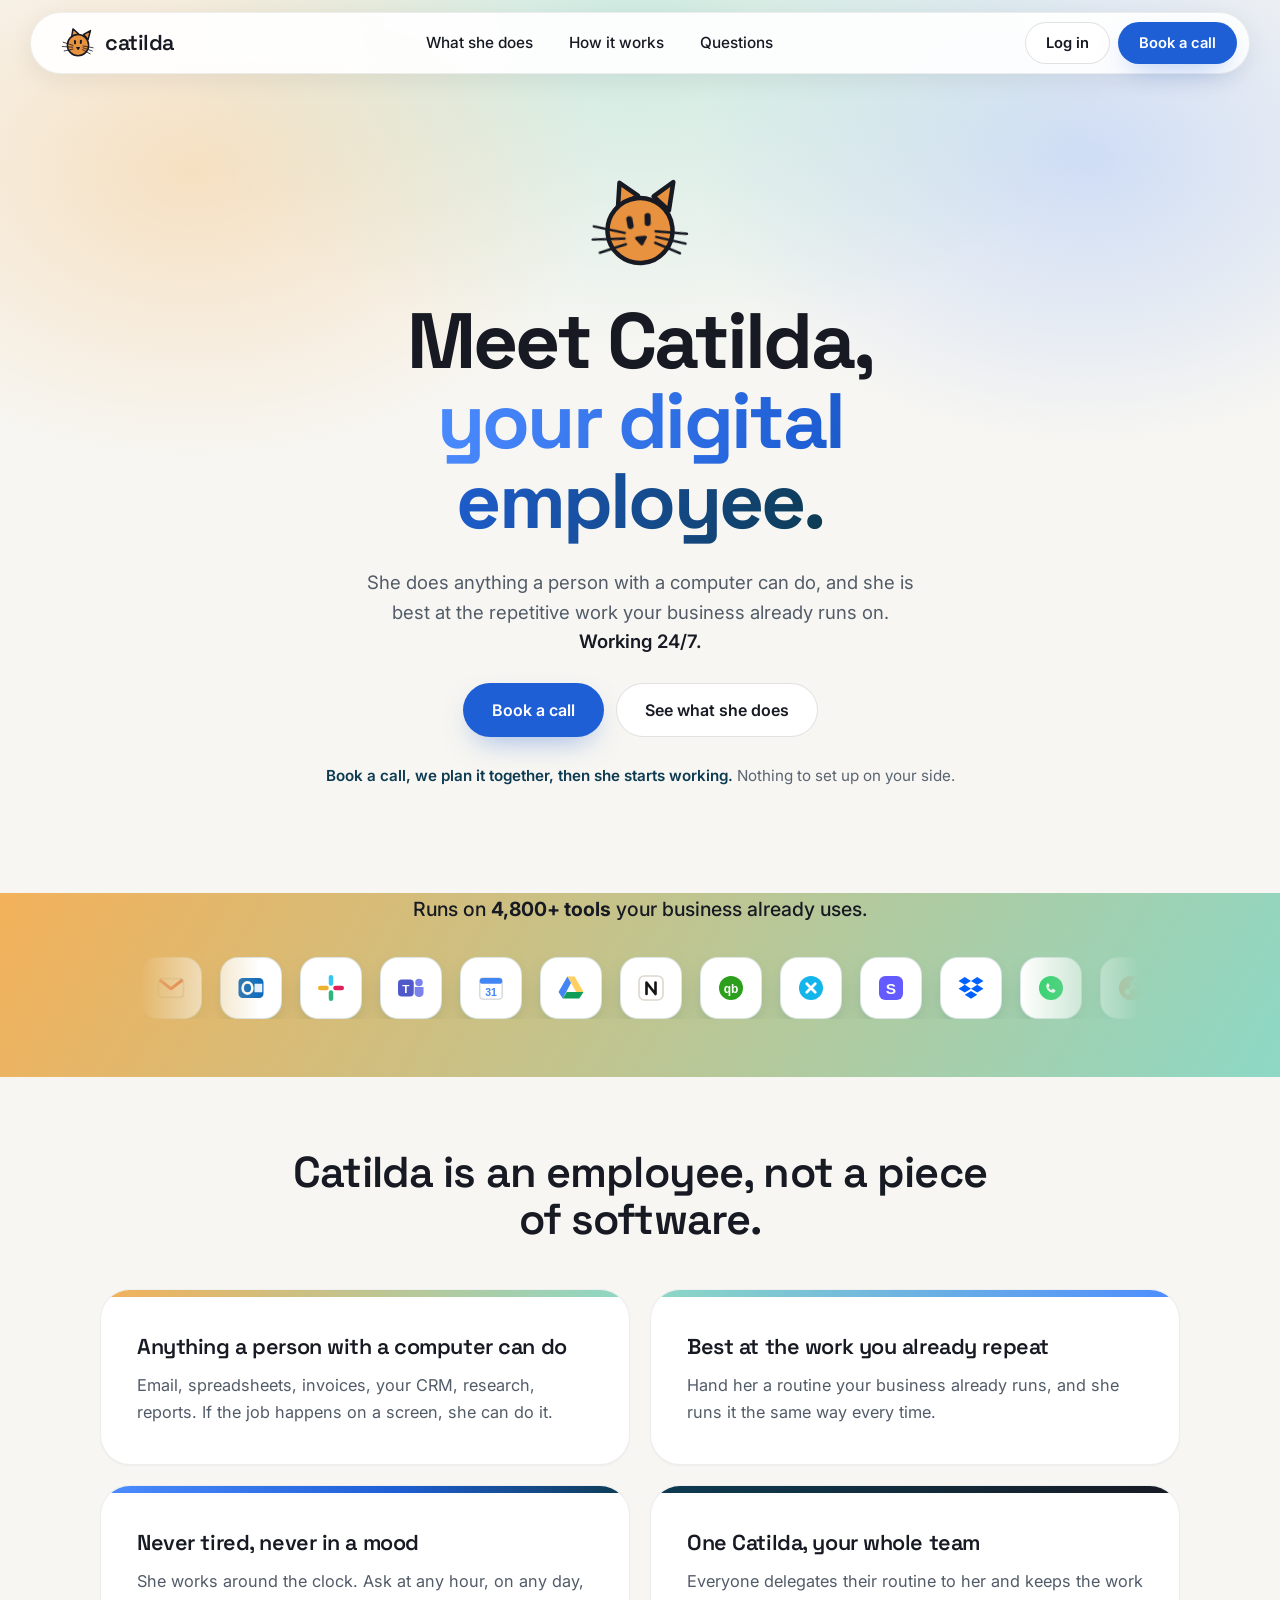
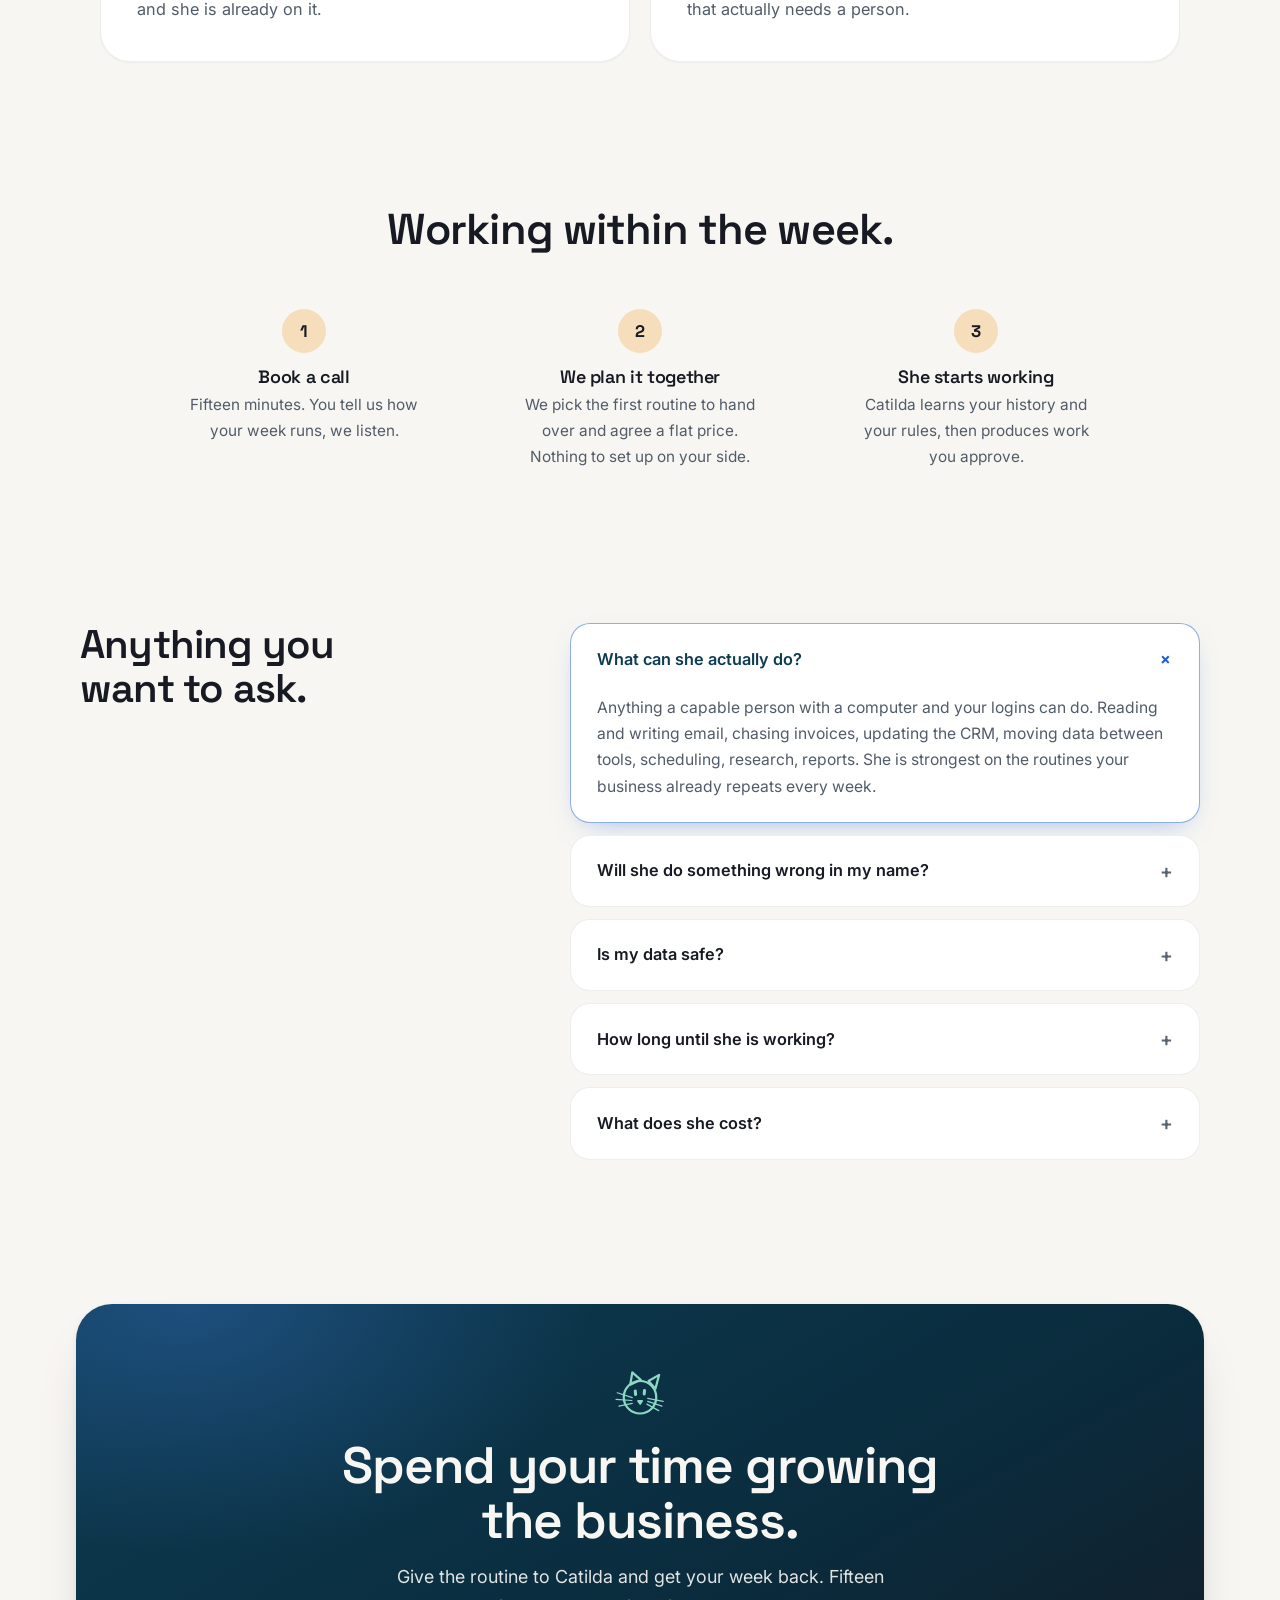
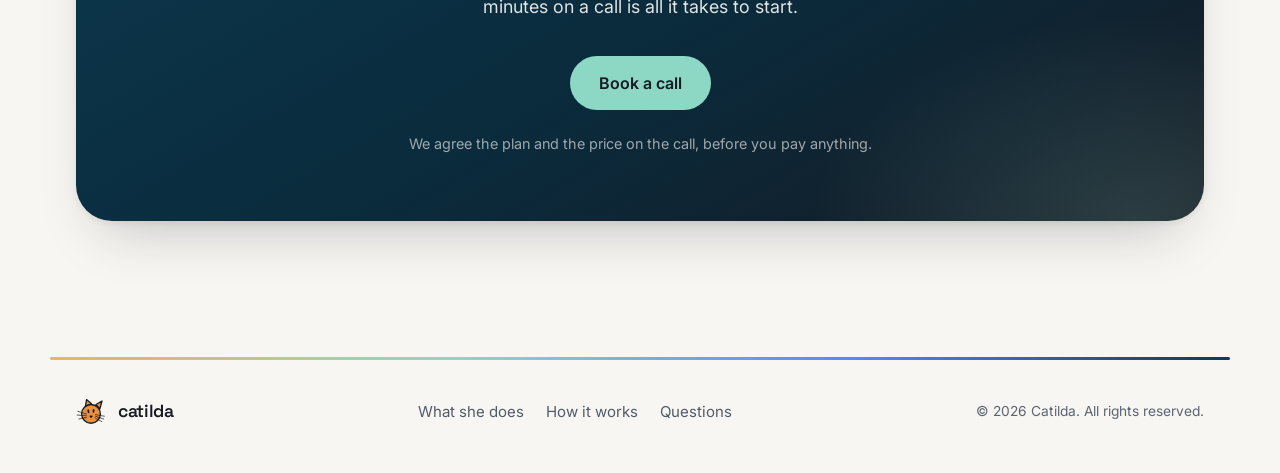
==== commit 115310dc: "#56: Keep Log in visible in the header on phones Under 900px the header hid Log in and moved it into" ====
--- a/index.html
+++ b/index.html
@@ -1,6 +1,6 @@
 <!DOCTYPE html>
 <!-- ABOUTME: Catilda marketing landing — static HTML/CSS/JS (no build). -->
-<!-- ABOUTME: Cat mark branding (logo, favicon, living hero cat); public plans, Start free CTA, Book a call for larger teams. -->
+<!-- ABOUTME: Cat mark branding (logo, favicon, living hero cat); Book-a-call CTA + brand book link. -->
 <html lang="en">
 <head>
 <meta charset="UTF-8" />
@@ -84,7 +84,17 @@
 .btn-white{background:var(--cloud);color:var(--ink)}
 .btn-sm{height:42px;padding:0 20px;font-size:.92rem}
 @media (max-width:620px){
-  .header-bar{padding:0 10px 0 18px;gap:12px}
+  /* Phone bar: lockup, Log in, Book a call and the burger share one row,
+     so Log in drops its pill and the lockup takes the footer's sizes. */
+  .header-bar{padding:0 8px 0 14px;gap:8px}
+  .header-cta{gap:4px}
+  .header-cta .btn-sm{padding:0 12px}
+  .header-cta .btn-ghost{background:transparent;border-color:transparent;padding:0 6px}
+  .lockup .cat{width:30px;height:30px}
+  .lockup .wordmark{font-size:1.1rem}
+}
+@media (max-width:380px){
+  .lockup .wordmark{display:none}
 }
 
 /* ============ the cat ============ */
@@ -124,9 +134,6 @@
 .nav{display:flex;gap:4px;align-items:center}
 .nav a{padding:9px 16px;border-radius:100px;font-size:.96rem;font-weight:500;color:var(--ink);white-space:nowrap}
 .nav a:hover{background:rgba(23,26,35,.05)}
-/* Log in lives twice: the header button on desktop, the nav entry on mobile.
-   Exactly one shows at any width. */
-.nav .nav-login{display:none}
 .header-cta{display:flex;gap:8px;align-items:center}
 .burger{display:none;width:42px;height:42px;border-radius:50%;flex-direction:column;align-items:center;justify-content:center;gap:5px;border:1px solid var(--line)}
 .burger span{width:16px;height:2px;background:var(--ink);border-radius:2px}
@@ -309,40 +316,14 @@
   .nav{display:none;position:absolute;top:74px;left:0;right:0;flex-direction:column;align-items:stretch;gap:4px;background:rgba(255,255,255,.97);backdrop-filter:blur(10px);border:1px solid var(--line-2);border-radius:24px;padding:12px;box-shadow:var(--shadow)}
   .nav.open{display:flex}
   .nav a{padding:13px 18px;font-size:1.02rem}
-  .nav .nav-login{display:block}
   .faq-grid{grid-template-columns:1fr;gap:24px}
-  /* Log in hides at the same width the nav collapses, so it never sits
-     alone next to Start free once the nav links are gone. */
-  .header-cta .btn-ghost{display:none}
-}
-
-/* pricing */
-.plans{display:grid;grid-template-columns:repeat(3,1fr);gap:20px;max-width:1080px;margin:0 auto}
-.plan{background:#fff;border:1px solid var(--line);border-radius:var(--r-panel);padding:30px 28px;box-shadow:var(--shadow-sm);display:flex;flex-direction:column;gap:14px}
-.plan-featured{border-color:var(--cobalt);box-shadow:var(--shadow)}
-.plan h3{font-size:1.15rem;margin:0}
-.plan .price{margin:0;color:var(--ink)}
-.plan .price b{font-size:2.1rem;font-weight:700;letter-spacing:-.02em}
-.plan .price span{color:var(--muted);font-size:.95rem}
-.plan ul{list-style:none;padding:0;margin:0 0 6px;display:grid;gap:8px;color:var(--body)}
-.plan ul li{padding-left:22px;position:relative}
-.plan ul li::before{content:"";position:absolute;left:0;top:.55em;width:10px;height:10px;border-radius:50%;background:var(--mint)}
-.plan .btn{margin-top:auto;align-self:flex-start}
-.plans-note{text-align:center;color:var(--muted);margin:26px 0 0}
-.plans-note a{color:var(--cobalt);font-weight:600}
-.offer{display:grid;grid-template-columns:repeat(2,1fr);gap:20px;max-width:1080px;margin:40px auto 0}
-.offer-item{border:1px solid var(--line-2);border-radius:var(--radius);padding:22px 24px;background:rgba(255,255,255,.6)}
-.offer-item h3{margin:0 0 6px;font-size:1.05rem}
-.offer-item p{margin:0;color:var(--body)}
-.capacity{text-align:center;color:var(--teal);font-weight:600;margin:26px 0 0}
+}
 @media (max-width:860px){
   .cards4{grid-template-columns:1fr}
   .stats .row{grid-template-columns:1fr;max-width:420px;gap:26px}
   .panel{padding:52px 26px}
   section{padding:54px 0}
   .hero{border-radius:0 0 24px 24px}
-  .plans{grid-template-columns:1fr}
-  .offer{grid-template-columns:1fr}
 }
 </style>
 </head>
@@ -381,13 +362,11 @@
     <nav class="nav" id="nav">
       <a href="#what">What she does</a>
       <a href="#how">How it works</a>
-      <a href="#pricing">Pricing</a>
       <a href="#faq">Questions</a>
-      <a class="nav-login" href="https://catilda.com/cabinet/login">Log in</a>
     </nav>
     <div class="header-cta">
       <a class="btn btn-ghost btn-sm" href="https://catilda.com/cabinet/login">Log in</a>
-      <a class="btn btn-primary btn-sm js-signup" href="https://catilda.com/cabinet/signup">Start free</a>
+      <a class="btn btn-primary btn-sm js-book" href="#book">Book a call</a>
       <button class="burger" id="burger" aria-label="Menu" aria-expanded="false" aria-controls="nav"><span></span><span></span></button>
     </div>
   </div>
@@ -426,10 +405,10 @@
       <h1>Meet Catilda,<br><span class="accent">your digital employee.</span></h1>
       <p class="hero-sub">She does anything a person with a computer can do, and she is best at the repetitive work your business already runs on. <b>Working 24/7.</b></p>
       <div class="hero-ctas">
-        <a class="btn btn-primary js-signup" href="https://catilda.com/cabinet/signup">Start free</a>
-        <a class="btn btn-ghost js-book" href="#book">Book a call</a>
-      </div>
-      <p class="hero-note"><b>Pick a plan, hire her, and her first month is on us.</b> Card on file, nothing charged for 30 days, cancel any time.</p>
+        <a class="btn btn-primary js-book" href="#book">Book a call</a>
+        <a class="btn btn-ghost" href="#what">See what she does</a>
+      </div>
+      <p class="hero-note"><b>Book a call, we plan it together, then she starts working.</b> Nothing to set up on your side.</p>
     </div>
   </section>
 
@@ -477,60 +456,10 @@
         <h2>Working within the week.</h2>
       </div>
       <div class="steps">
-        <div class="step"><span class="n num">1</span><h3>Pick a plan</h3><p>Three plans, one shared pool of work for your whole team. The first month is free.</p></div>
-        <div class="step"><span class="n num">2</span><h3>Hand over a routine</h3><p>Choose her first routine from the library, or describe your own. Nothing to set up on your side.</p></div>
+        <div class="step"><span class="n num">1</span><h3>Book a call</h3><p>Fifteen minutes. You tell us how your week runs, we listen.</p></div>
+        <div class="step"><span class="n num">2</span><h3>We plan it together</h3><p>We pick the first routine to hand over and agree a flat price. Nothing to set up on your side.</p></div>
         <div class="step"><span class="n num">3</span><h3>She starts working</h3><p>Catilda learns your history and your rules, then produces work you approve.</p></div>
       </div>
-    </div>
-  </section>
-
-  <!-- pricing -->
-  <section id="pricing">
-    <div class="wrap">
-      <div class="sec-head" style="text-align:center">
-        <h2>One salary. Three sizes.</h2>
-        <p>Every plan covers your whole team with one shared pool of work. Your first month is on us.</p>
-      </div>
-      <div class="plans">
-        <article class="plan" data-plan="bronze">
-          <h3>Bronze</h3>
-          <p class="price"><b>$200</b><span> / month</span></p>
-          <ul>
-            <li>1 employee</li>
-            <li>Standard pool of work</li>
-            <li>Auto model plus the full model menu</li>
-          </ul>
-          <a aria-label="Start free on Bronze" class="btn btn-primary js-signup" href="https://catilda.com/cabinet/signup?plan=bronze">Start free</a>
-        </article>
-        <article class="plan plan-featured" data-plan="silver">
-          <h3>Silver</h3>
-          <p class="price"><b>$500</b><span> / month</span></p>
-          <ul>
-            <li>Up to 3 employees</li>
-            <li>2.5× the Bronze pool</li>
-            <li>Auto model plus the full model menu</li>
-          </ul>
-          <a aria-label="Start free on Silver" class="btn btn-primary js-signup" href="https://catilda.com/cabinet/signup?plan=silver">Start free</a>
-        </article>
-        <article class="plan" data-plan="gold">
-          <h3>Gold</h3>
-          <p class="price"><b>$900</b><span> / month</span></p>
-          <ul>
-            <li>Up to 5 employees</li>
-            <li>4.5× the Bronze pool</li>
-            <li>Auto model plus the full model menu</li>
-          </ul>
-          <a aria-label="Start free on Gold" class="btn btn-primary js-signup" href="https://catilda.com/cabinet/signup?plan=gold">Start free</a>
-        </article>
-      </div>
-      <p class="plans-note">Six or more employees, or a bigger pool? <a class="js-book" href="#book">Talk to us</a>.</p>
-      <div class="offer">
-        <div class="offer-item"><h3>First month on us</h3><p>Pick a plan, put a card on file, pay nothing for 30 days. Cancel any time before the first charge.</p></div>
-        <div class="offer-item"><h3>Working in the first week</h3><p>The hire flow ends with her first routine handed over from the library.</p></div>
-        <div class="offer-item"><h3>Salary-back guarantee</h3><p>Her value ledger lives in the cabinet. If a paid month shows less value than her salary, ask within 14 days of the month ending and that month is refunded.</p></div>
-        <div class="offer-item"><h3>Founder price</h3><p>Early accounts keep today's price for as long as they stay continuously subscribed.</p></div>
-      </div>
-      <p class="capacity" id="capacity" hidden></p>
     </div>
   </section>
 
@@ -576,12 +505,11 @@
       <div class="panel">
         <svg class="cat" aria-hidden="true" style="--cat-line:var(--mint);margin:0 auto 18px" width="52" height="52"><use href="#cat"/></svg>
         <h2>Spend your time growing<br>the business.</h2>
-        <p class="lead">Give the routine to Catilda and get your week back. Her first month is on us.</p>
+        <p class="lead">Give the routine to Catilda and get your week back. Fifteen minutes on a call is all it takes to start.</p>
         <div class="ctas">
-          <a class="btn btn-mint js-signup" href="https://catilda.com/cabinet/signup">Start free</a>
-          <a class="btn btn-white js-book" href="#book">Book a call</a>
+          <a class="btn btn-mint js-book" href="#book">Book a call</a>
         </div>
-        <p class="micro">Card required. Nothing is charged for 30 days. Cancel any time. Six or more employees? Book a call.</p>
+        <p class="micro">We agree the plan and the price on the call, before you pay anything.</p>
       </div>
     </div>
   </section>
@@ -594,7 +522,6 @@
     <nav>
       <a href="#what">What she does</a>
       <a href="#how">How it works</a>
-      <a href="#pricing">Pricing</a>
       <a href="#faq">Questions</a>
     </nav>
     <small>© 2026 Catilda. All rights reserved.</small>
@@ -604,17 +531,11 @@
 <script>
 /* ================= CONFIG =================
    BOOKING_URL   = where every "Book a call" button goes (Calendly / Cal.com).
-                   Only the residual Book a call / Talk to us anchors use it;
-                   the primary funnel is Start free.
+                   THE one to set: the whole funnel is book a call, we plan, you pay.
    CONTACT_EMAIL = fallback, so the buttons still work before the link exists.
 */
 const BOOKING_URL = "";
 const CONTACT_EMAIL = "info@catilda.com";
-
-/* Onboarding capacity: real numbers only (brand book: no invented numbers).
-   Leave both null and the line stays hidden. */
-const CAPACITY_PER_MONTH = null;
-const CAPACITY_LEFT = null;
 
 /* wire the demo buttons (real link if set, working mailto fallback otherwise) */
 const DEMO_EMAIL = [
@@ -638,12 +559,6 @@
       "&body=" + encodeURIComponent(DEMO_EMAIL);
   }
 });
-
-const capacity = document.getElementById('capacity');
-if (capacity && Number.isInteger(CAPACITY_PER_MONTH) && Number.isInteger(CAPACITY_LEFT)) {
-  capacity.textContent = `We onboard ${CAPACITY_PER_MONTH} new companies a month. ${CAPACITY_LEFT} places left this month.`;
-  capacity.hidden = false;
-}
 
 /* ---- integration logo strip ----
    Simplified brand marks drawn in-page, so the strip loads instantly and
@@ -704,9 +619,9 @@
   ["Is my data safe?",
    "She sees only the accounts you connect, with the narrowest access that does the job, and you can revoke any of it whenever you want. Your logins sit in a secrets vault she never reads, and you can have everything deleted on request."],
   ["How long until she is working?",
-   "The first week. You pick a plan, hire her, and hand over the first routine from the library. Bigger routines we plan with you on a call."],
+   "The first week. On the call we work out which job to hand over first, then we train her on your history and your rules, and she starts producing work you approve."],
   ["What does she cost?",
-   "Three plans: Bronze $200, Silver $500 and Gold $900 a month, each with one shared pool of work for all your employees. Your first month is free, and the cabinet shows one bar with how much of the month's work is used."],
+   "A flat monthly rate, a fraction of a part-time hire. We work out what you are handing over on the call and agree the number there, so you know exactly what it costs before you pay anything. No meters and no per-task pricing."],
 ];
 const list = document.getElementById('faqList');
 FAQ.forEach(([q, a], i) => {
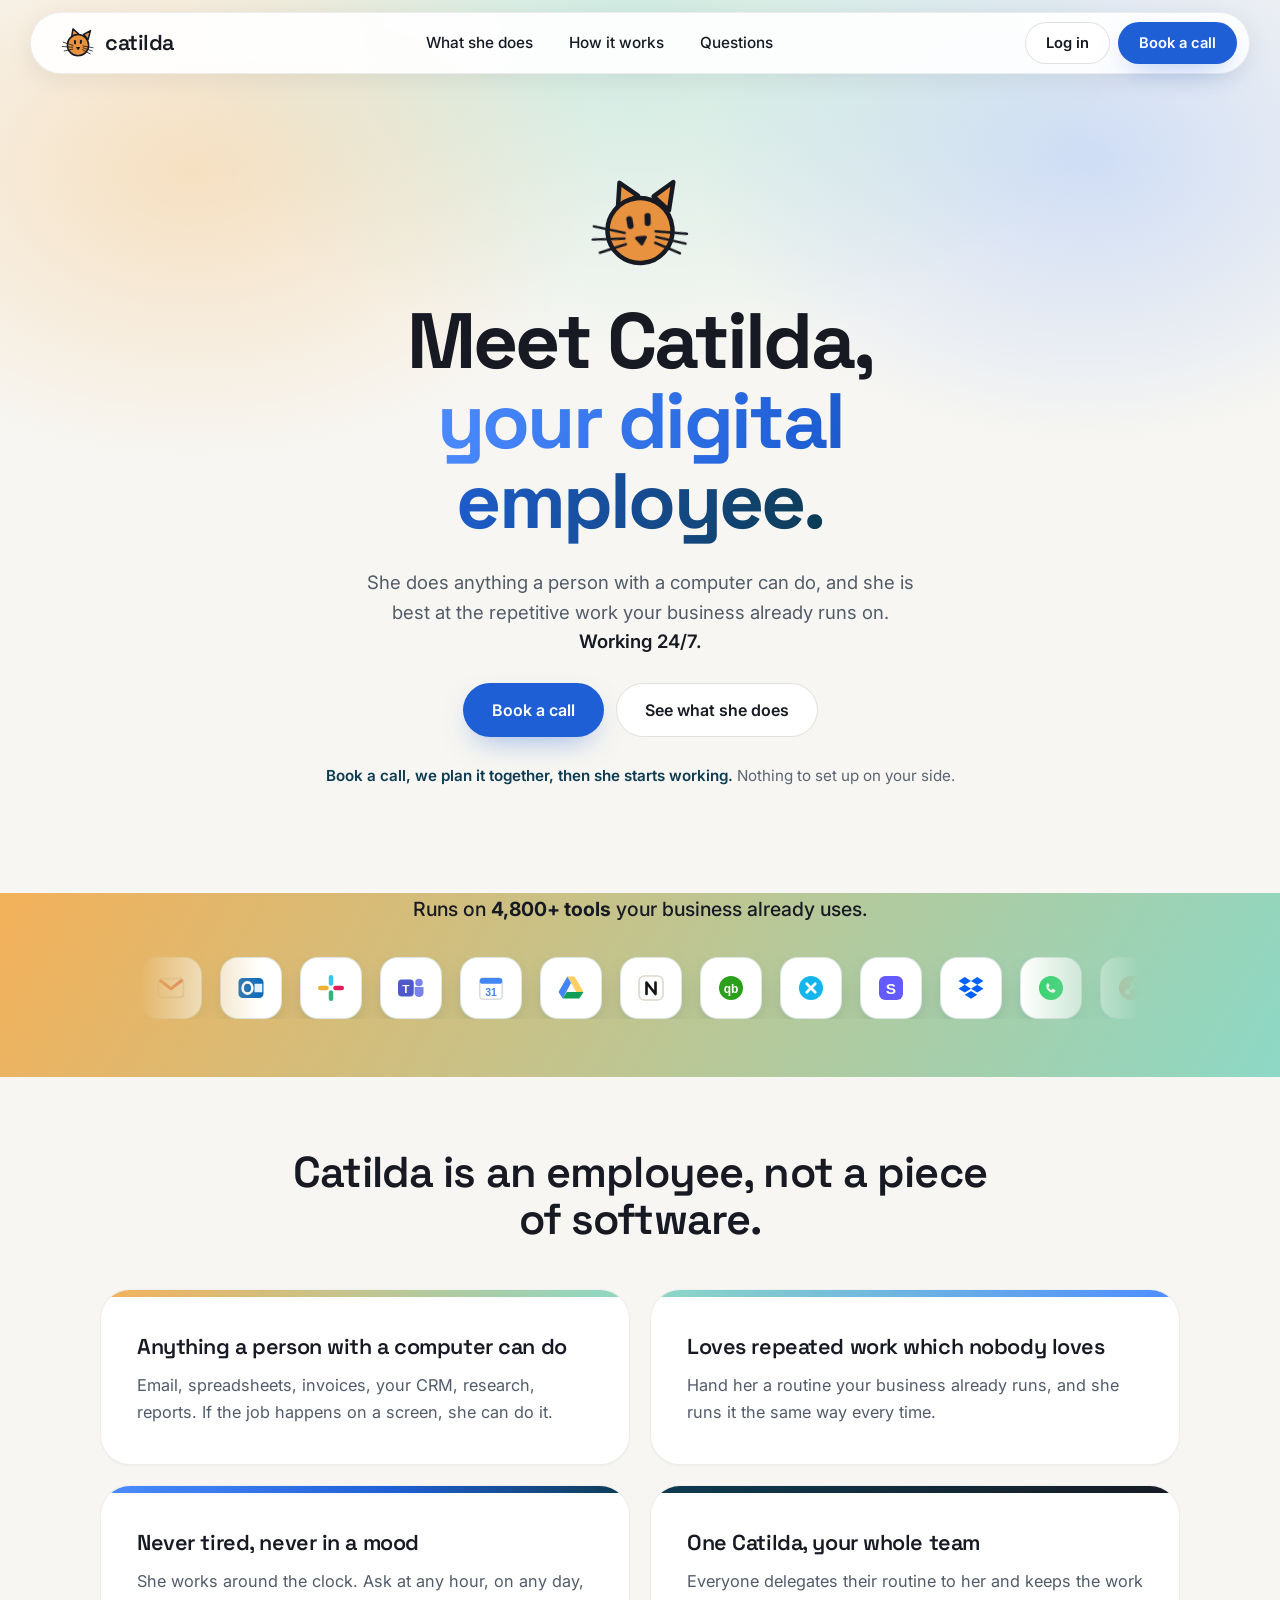
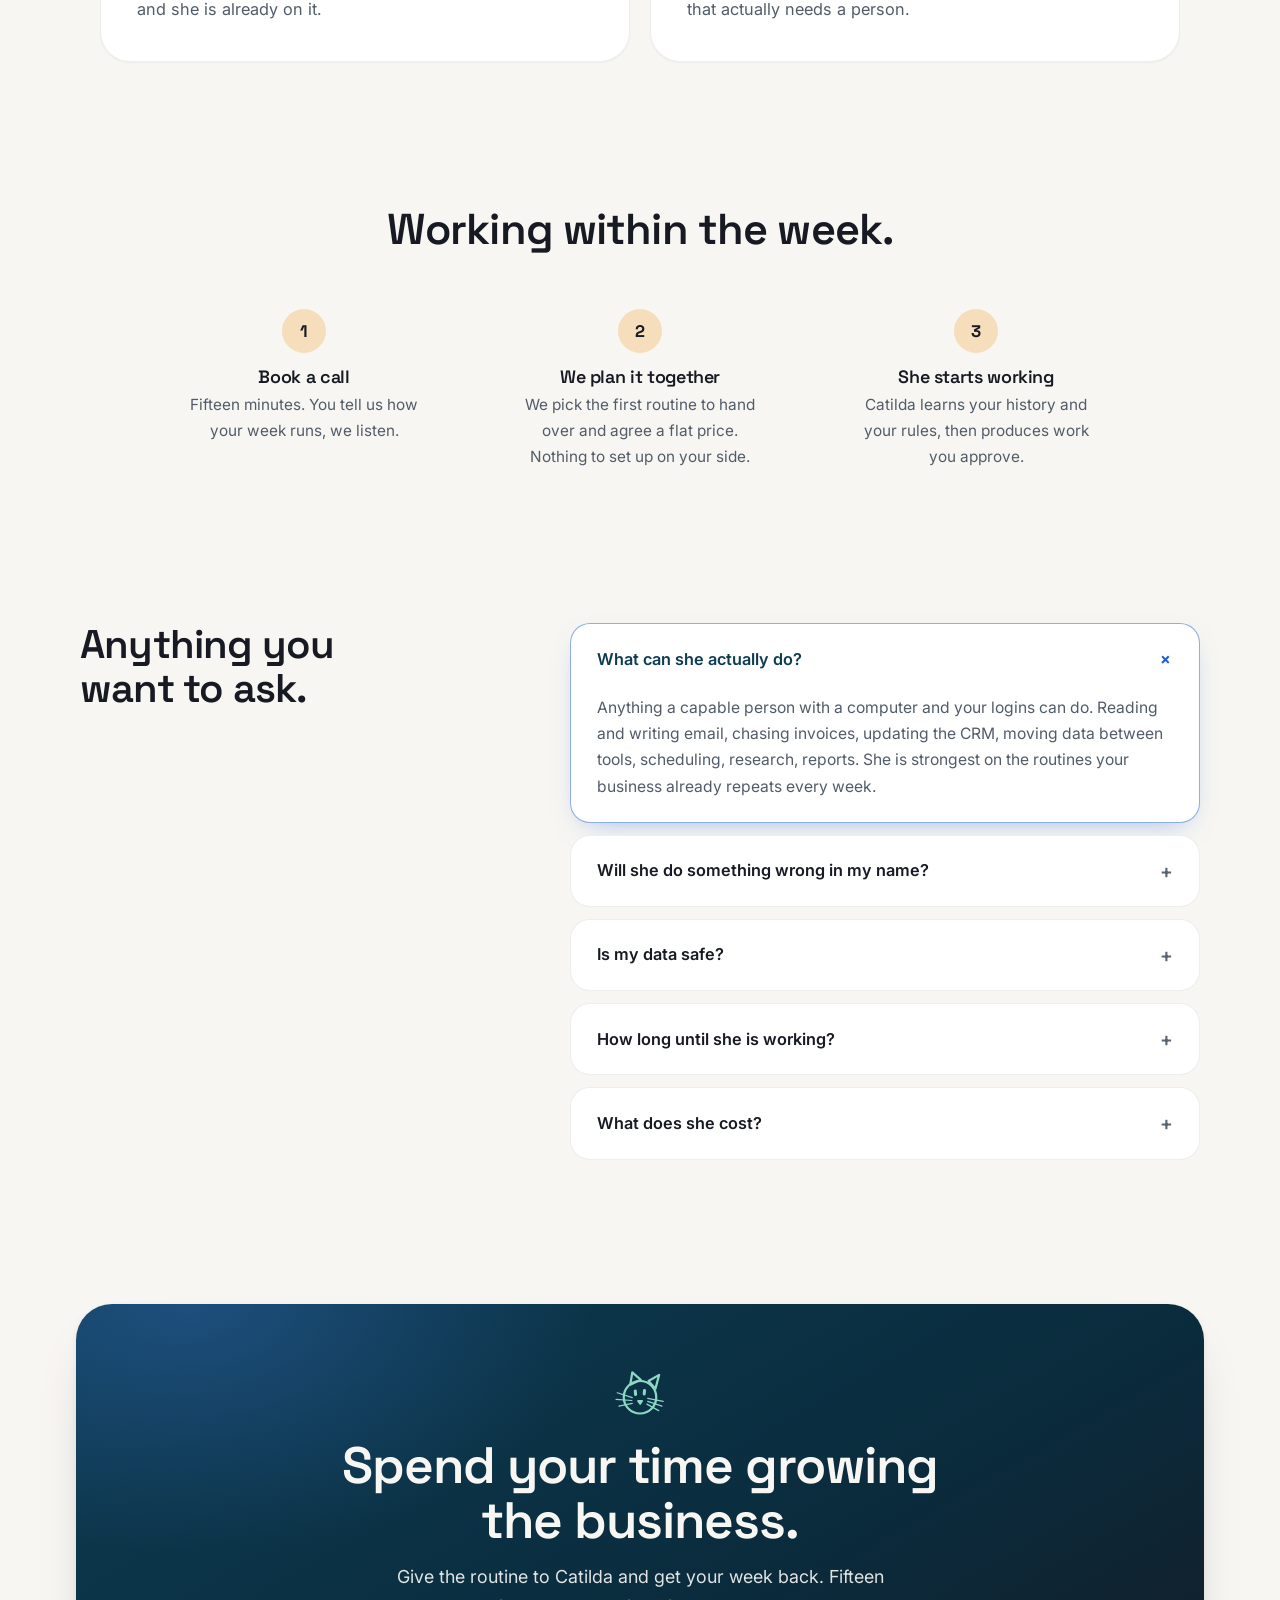
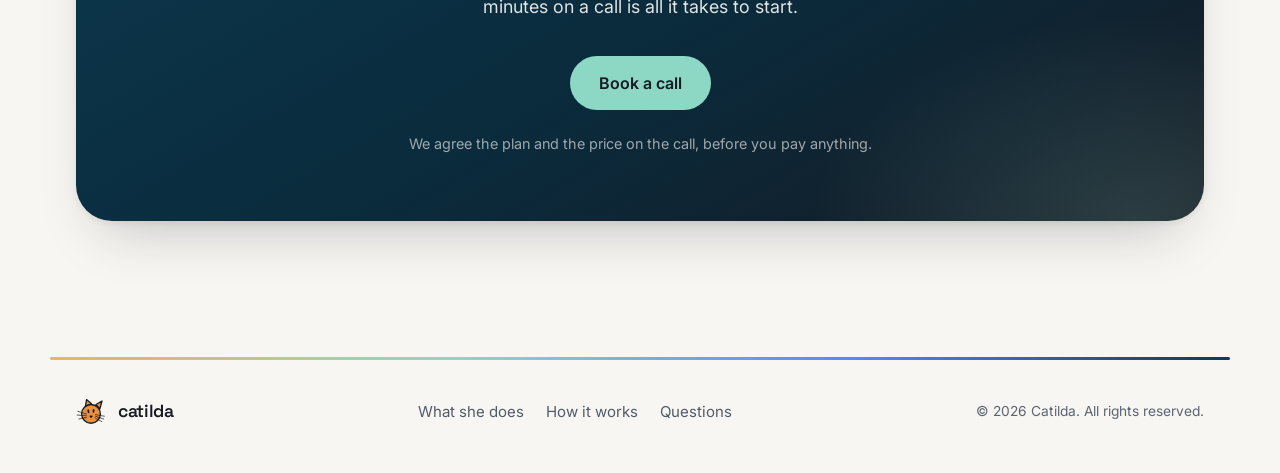
==== commit b81dce46: "#56: Name the repeated work nobody loves on the What card Owner review found "Best at the work you a" ====
--- a/index.html
+++ b/index.html
@@ -434,7 +434,7 @@
           <p>Email, spreadsheets, invoices, your CRM, research, reports. If the job happens on a screen, she can do it.</p>
         </article>
         <article class="pcard">
-          <h3>Best at the work you already repeat</h3>
+          <h3>Loves repeated work which nobody loves</h3>
           <p>Hand her a routine your business already runs, and she runs it the same way every time.</p>
         </article>
         <article class="pcard">
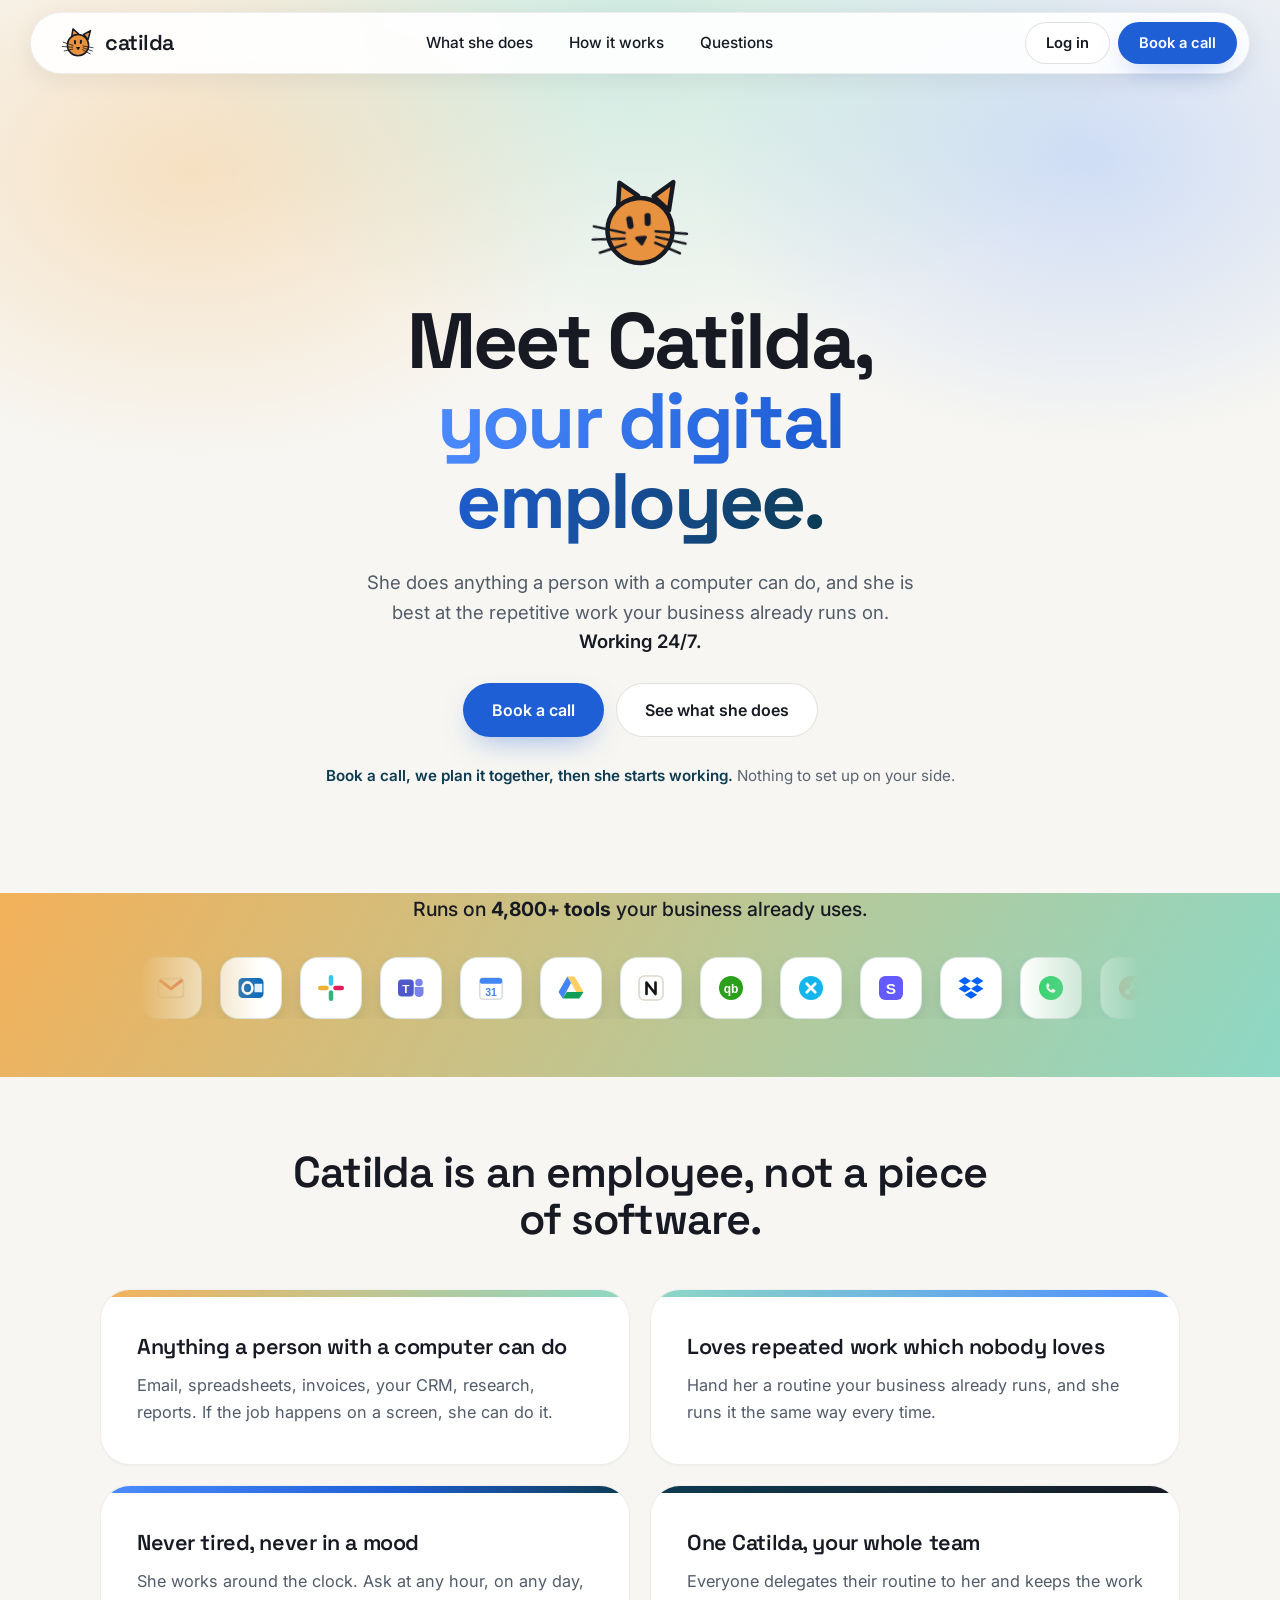
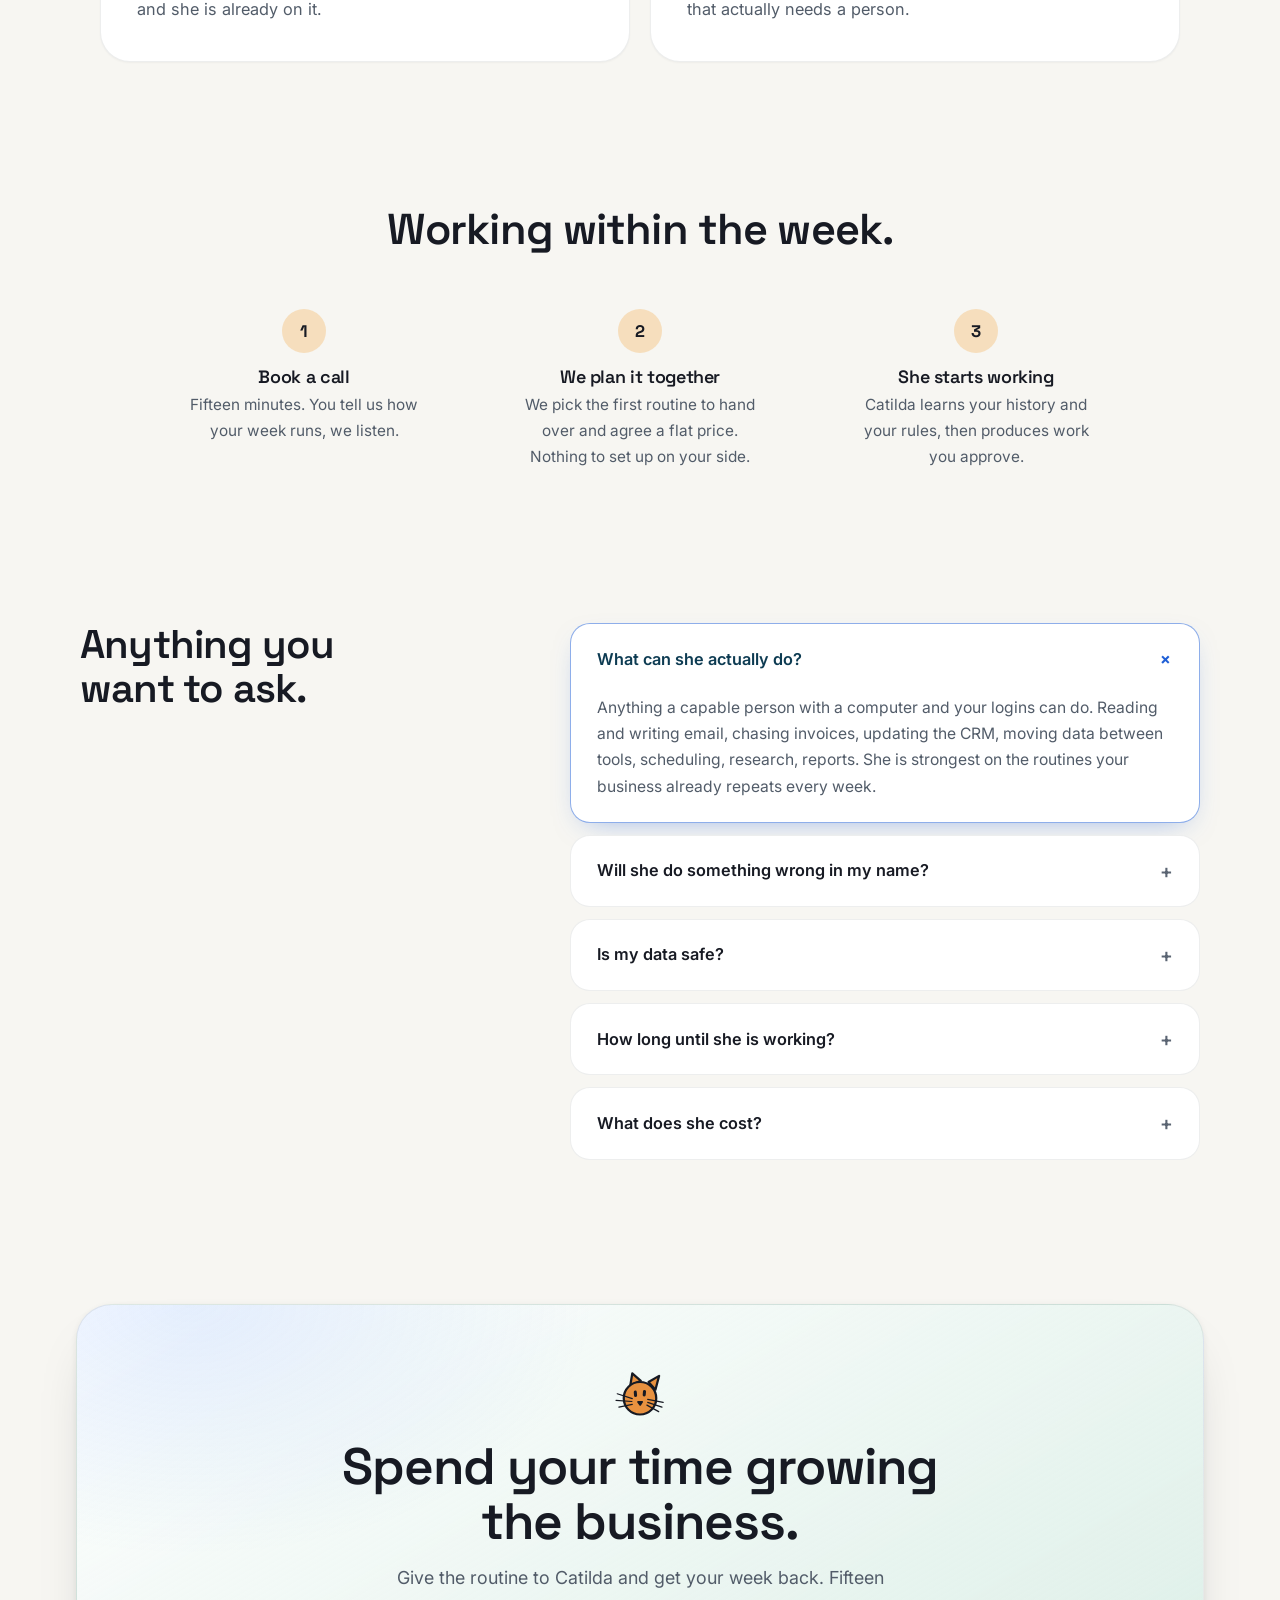
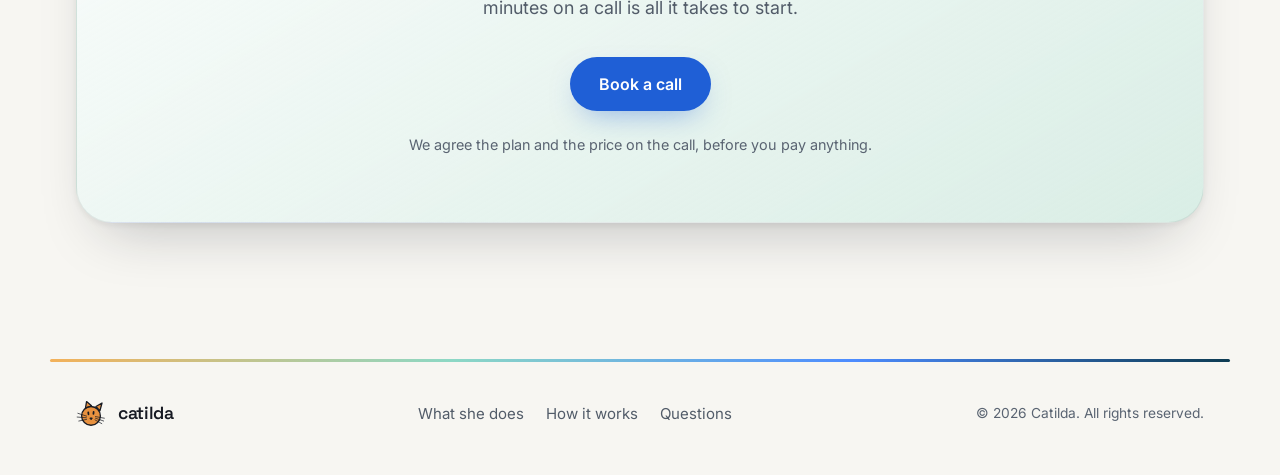
==== commit 616895a7: "#56: Restyle the final panel as a light surface The closing panel was the only dark surface on a lig" ====
--- a/index.html
+++ b/index.html
@@ -52,7 +52,6 @@
   --ease: cubic-bezier(.2,.7,.2,1);
 
   --grad-visual: linear-gradient(135deg, var(--amber) 0%, var(--mint) 38%, var(--cobalt-br) 72%, var(--teal) 100%);
-  --grad-dark:   linear-gradient(150deg, var(--teal) 0%, #0A2B3C 58%, var(--ink) 100%);
   --grad-text:   linear-gradient(102deg, var(--cobalt-br) 0%, var(--cobalt) 48%, var(--teal) 100%);
 }
 *{box-sizing:border-box;margin:0;padding:0}
@@ -80,7 +79,6 @@
 .btn-primary{background:var(--cobalt);color:#fff;box-shadow:0 12px 30px -12px rgba(31,95,214,.5)}
 .btn-primary:hover{background:#1A54BE}
 .btn-ghost{background:#fff;color:var(--ink);border-color:var(--line)}
-.btn-mint{background:var(--mint);color:var(--ink)}
 .btn-white{background:var(--cloud);color:var(--ink)}
 .btn-sm{height:42px;padding:0 20px;font-size:.92rem}
 @media (max-width:620px){
@@ -263,14 +261,12 @@
 
 /* control */
 
-/* dark panels */
+/* closing panel */
 .panel{background:
-  radial-gradient(58% 78% at 10% 0%, rgba(77,140,255,.26), transparent 62%),
-  radial-gradient(48% 66% at 94% 100%, rgba(141,216,197,.18), transparent 60%),
-  var(--grad-dark);
-  border-radius:36px;color:var(--cloud);padding:58px 56px;box-shadow:var(--shadow)}
-.panel h2{color:var(--cloud)}
-.panel .eyebrow{color:var(--mint)}
+  radial-gradient(58% 78% at 10% 0%, rgba(77,140,255,.14), transparent 62%),
+  linear-gradient(150deg, #fff 0%, rgba(141,216,197,.28) 100%),
+  var(--cloud);
+  border:1px solid var(--line-2);border-radius:36px;color:var(--body);padding:58px 56px;box-shadow:var(--shadow)}
 
 /* guarantee panel styles: kept for reuse, section currently removed */
 .g-copy{display:flex;flex-direction:column;gap:22px;align-items:flex-start}
@@ -294,9 +290,9 @@
 /* final cta */
 .final .panel{text-align:center;padding:64px 40px}
 .final h2{font-size:clamp(2.1rem,4.6vw,3.2rem);margin-bottom:14px}
-.final .lead{color:rgba(255,253,249,.88);font-size:1.12rem;max-width:520px;margin:0 auto 34px}
+.final .lead{color:var(--body);font-size:1.12rem;max-width:520px;margin:0 auto 34px}
 .final .ctas{display:flex;gap:12px;justify-content:center;flex-wrap:wrap;margin-bottom:22px}
-.final .micro{font-size:.9rem;color:rgba(255,253,249,.6)}
+.final .micro{font-size:.9rem;color:var(--muted)}
 
 /* footer */
 body > footer{padding:64px 0 46px}
@@ -503,11 +499,11 @@
   <section class="final" id="book">
     <div class="wrap">
       <div class="panel">
-        <svg class="cat" aria-hidden="true" style="--cat-line:var(--mint);margin:0 auto 18px" width="52" height="52"><use href="#cat"/></svg>
+        <svg class="cat" aria-hidden="true" style="--cat-line:var(--ink);--cat-fur:var(--orange);margin:0 auto 18px" width="52" height="52"><use href="#cat"/></svg>
         <h2>Spend your time growing<br>the business.</h2>
         <p class="lead">Give the routine to Catilda and get your week back. Fifteen minutes on a call is all it takes to start.</p>
         <div class="ctas">
-          <a class="btn btn-mint js-book" href="#book">Book a call</a>
+          <a class="btn btn-primary js-book" href="#book">Book a call</a>
         </div>
         <p class="micro">We agree the plan and the price on the call, before you pay anything.</p>
       </div>
@@ -621,7 +617,7 @@
   ["How long until she is working?",
    "The first week. On the call we work out which job to hand over first, then we train her on your history and your rules, and she starts producing work you approve."],
   ["What does she cost?",
-   "A flat monthly rate, a fraction of a part-time hire. We work out what you are handing over on the call and agree the number there, so you know exactly what it costs before you pay anything. No meters and no per-task pricing."],
+   "A fraction of a part-time hire."],
 ];
 const list = document.getElementById('faqList');
 FAQ.forEach(([q, a], i) => {
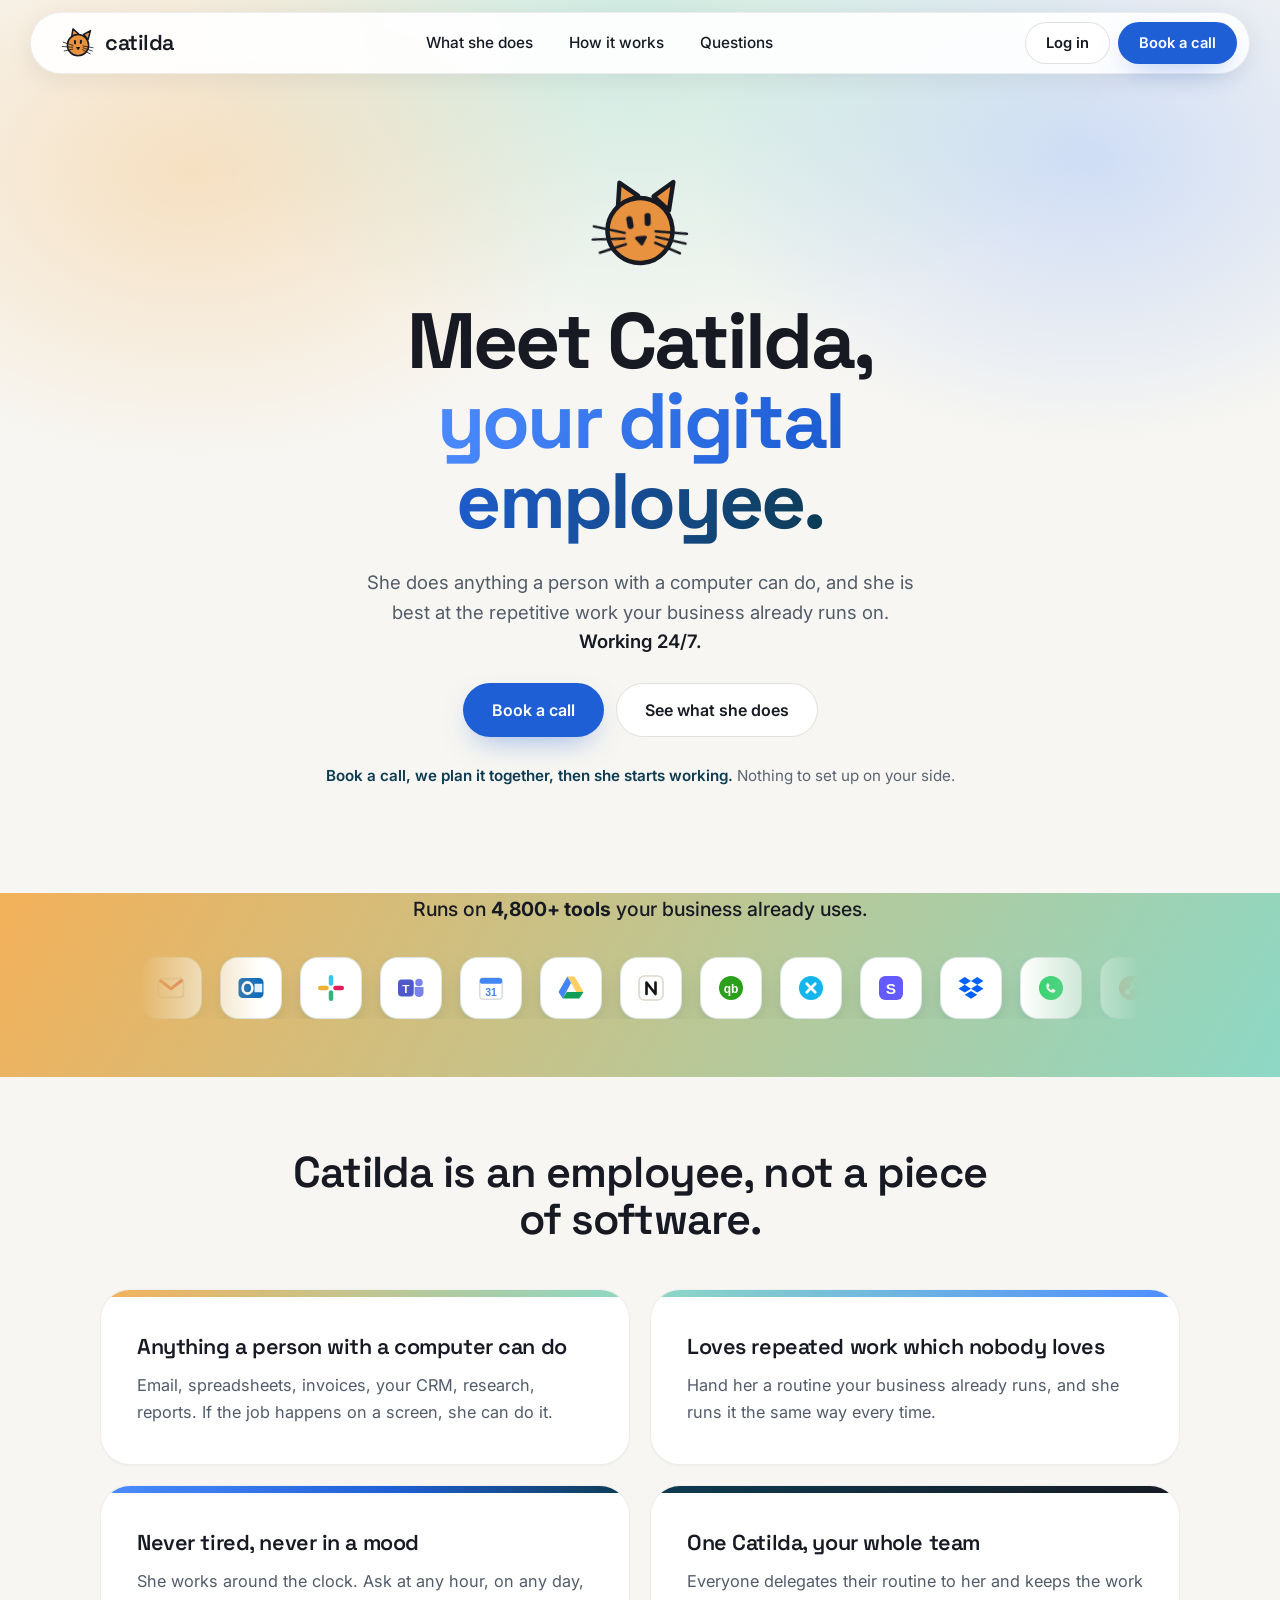
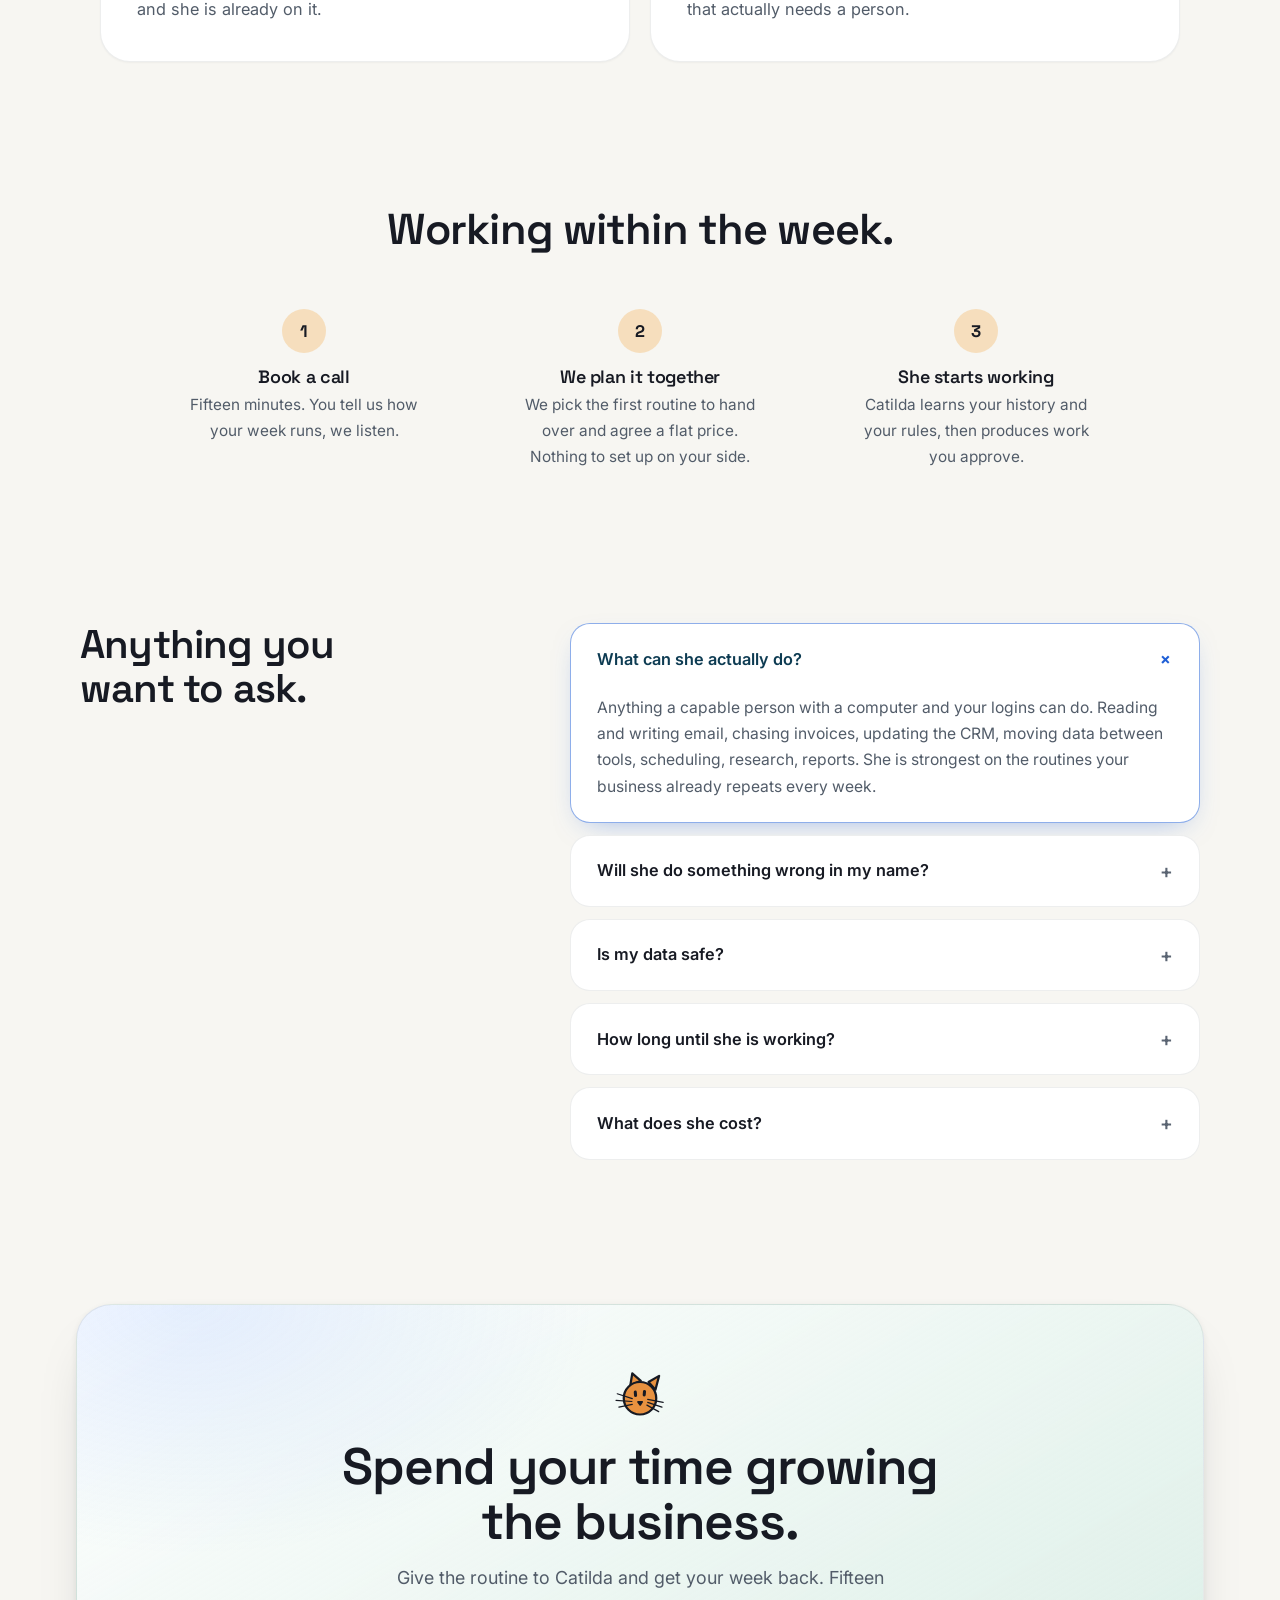
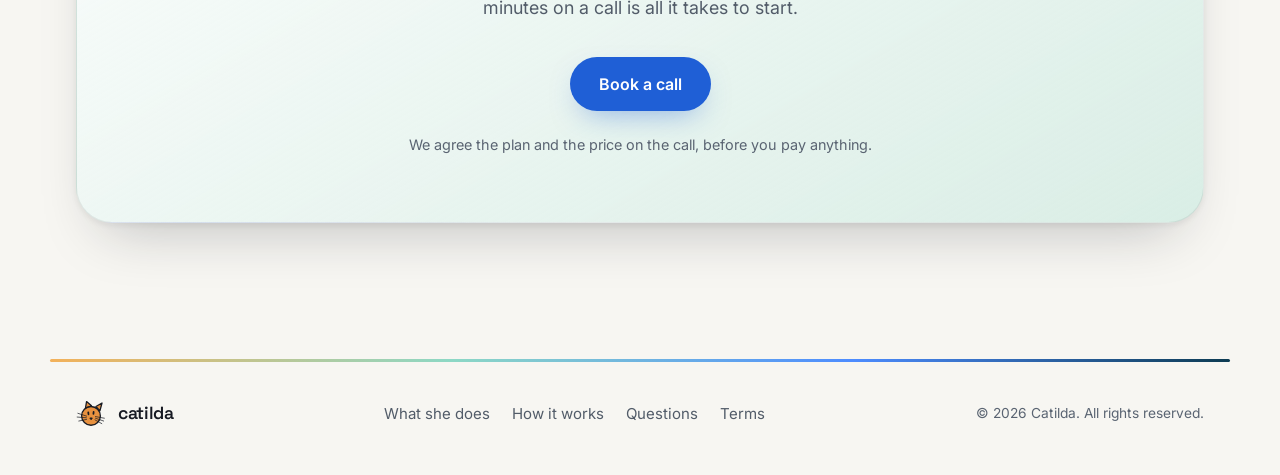
==== commit 85800464: "#54: Add Terms of Service page and footer link The landing had no Terms of Service, so signup had no" ====
--- a/index.html
+++ b/index.html
@@ -81,19 +81,6 @@
 .btn-ghost{background:#fff;color:var(--ink);border-color:var(--line)}
 .btn-white{background:var(--cloud);color:var(--ink)}
 .btn-sm{height:42px;padding:0 20px;font-size:.92rem}
-@media (max-width:620px){
-  /* Phone bar: lockup, Log in, Book a call and the burger share one row,
-     so Log in drops its pill and the lockup takes the footer's sizes. */
-  .header-bar{padding:0 8px 0 14px;gap:8px}
-  .header-cta{gap:4px}
-  .header-cta .btn-sm{padding:0 12px}
-  .header-cta .btn-ghost{background:transparent;border-color:transparent;padding:0 6px}
-  .lockup .cat{width:30px;height:30px}
-  .lockup .wordmark{font-size:1.1rem}
-}
-@media (max-width:380px){
-  .lockup .wordmark{display:none}
-}
 
 /* ============ the cat ============ */
 /* One mark, recoloured by two vars. Inline styles on the symbol shapes
@@ -321,6 +308,19 @@
   section{padding:54px 0}
   .hero{border-radius:0 0 24px 24px}
 }
+@media (max-width:620px){
+  /* Phone bar: lockup, Log in, Book a call and the burger share one row,
+     so Log in drops its pill and the lockup takes the footer's sizes. */
+  .header-bar{padding:0 6px 0 12px;gap:8px}
+  .header-cta{gap:4px}
+  .header-cta .btn-sm{padding:0 12px}
+  .header-cta .btn-ghost{background:transparent;border-color:transparent;padding:0 6px}
+  .lockup .cat{width:30px;height:30px}
+  .lockup .wordmark{font-size:1.1rem}
+}
+@media (max-width:380px){
+  .lockup .wordmark{display:none}
+}
 </style>
 </head>
 <body>
@@ -519,6 +519,7 @@
       <a href="#what">What she does</a>
       <a href="#how">How it works</a>
       <a href="#faq">Questions</a>
+      <a href="/terms/">Terms</a>
     </nav>
     <small>© 2026 Catilda. All rights reserved.</small>
   </div>
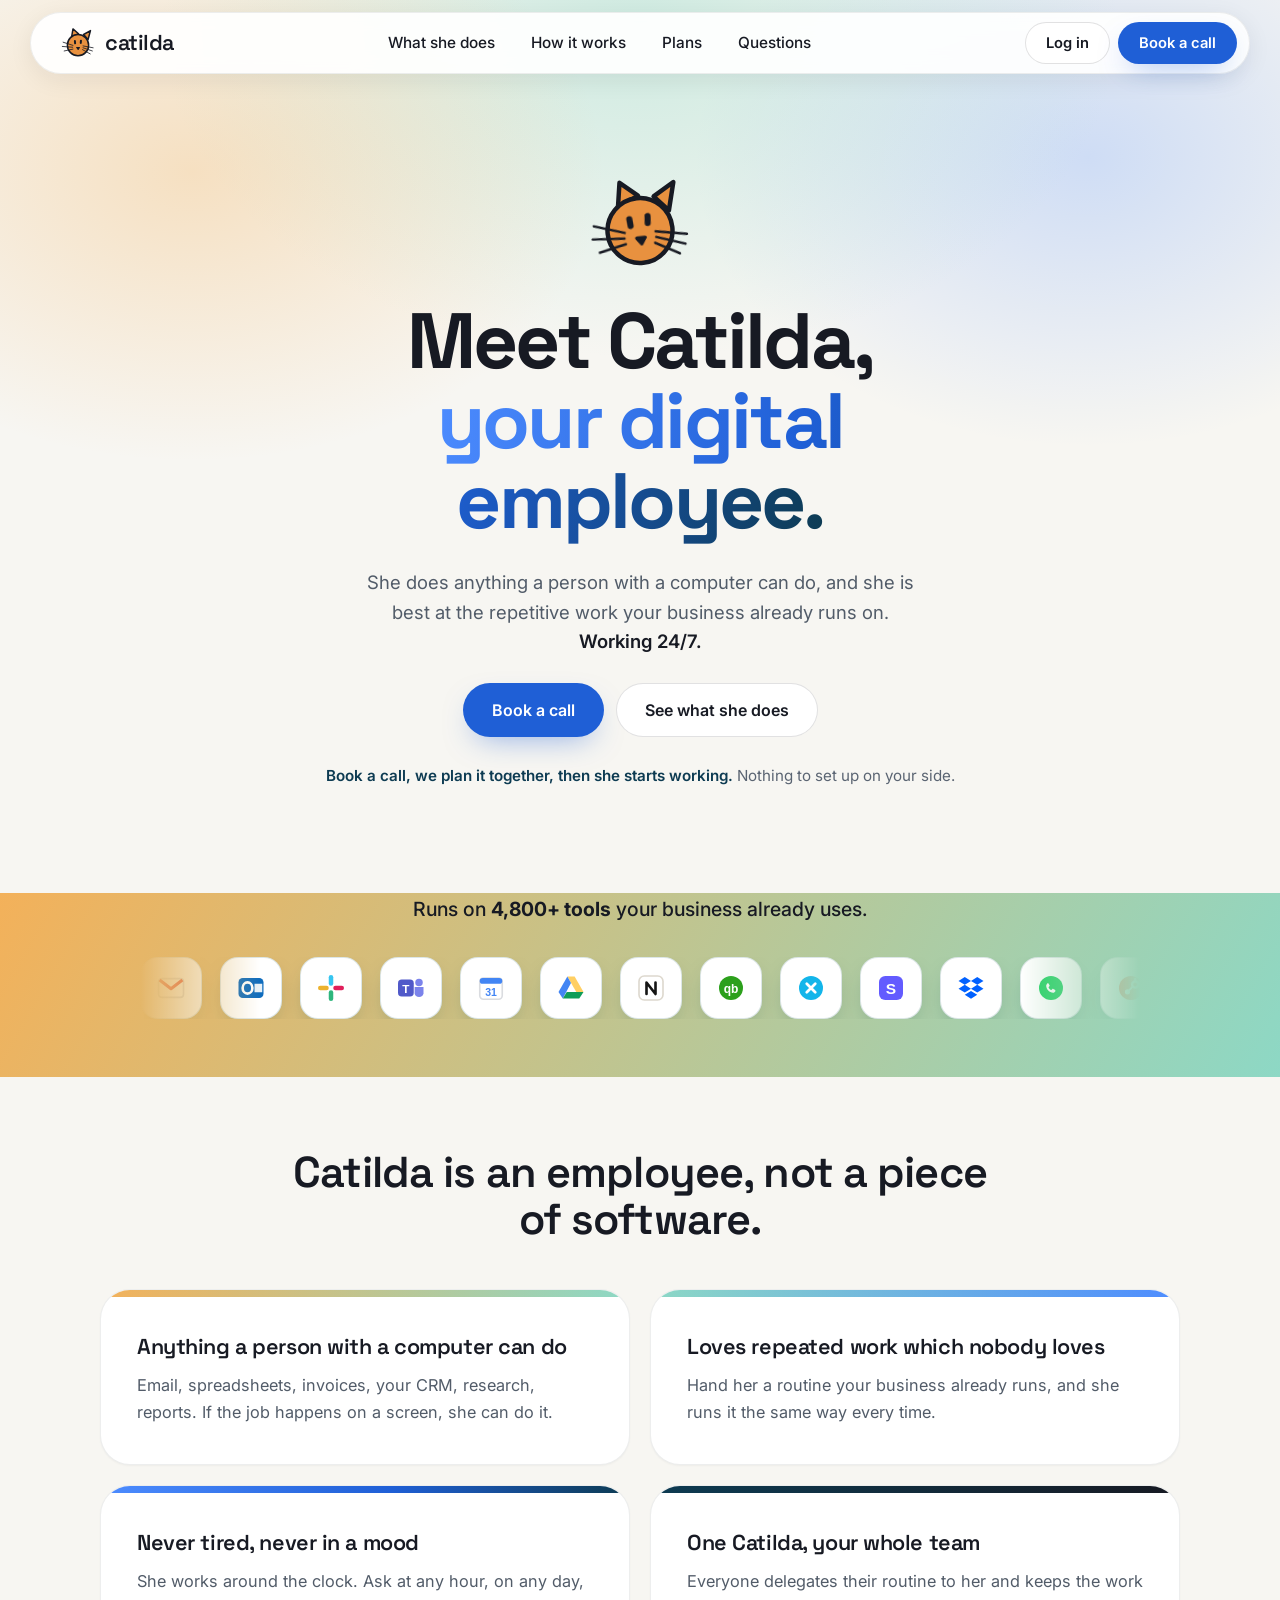
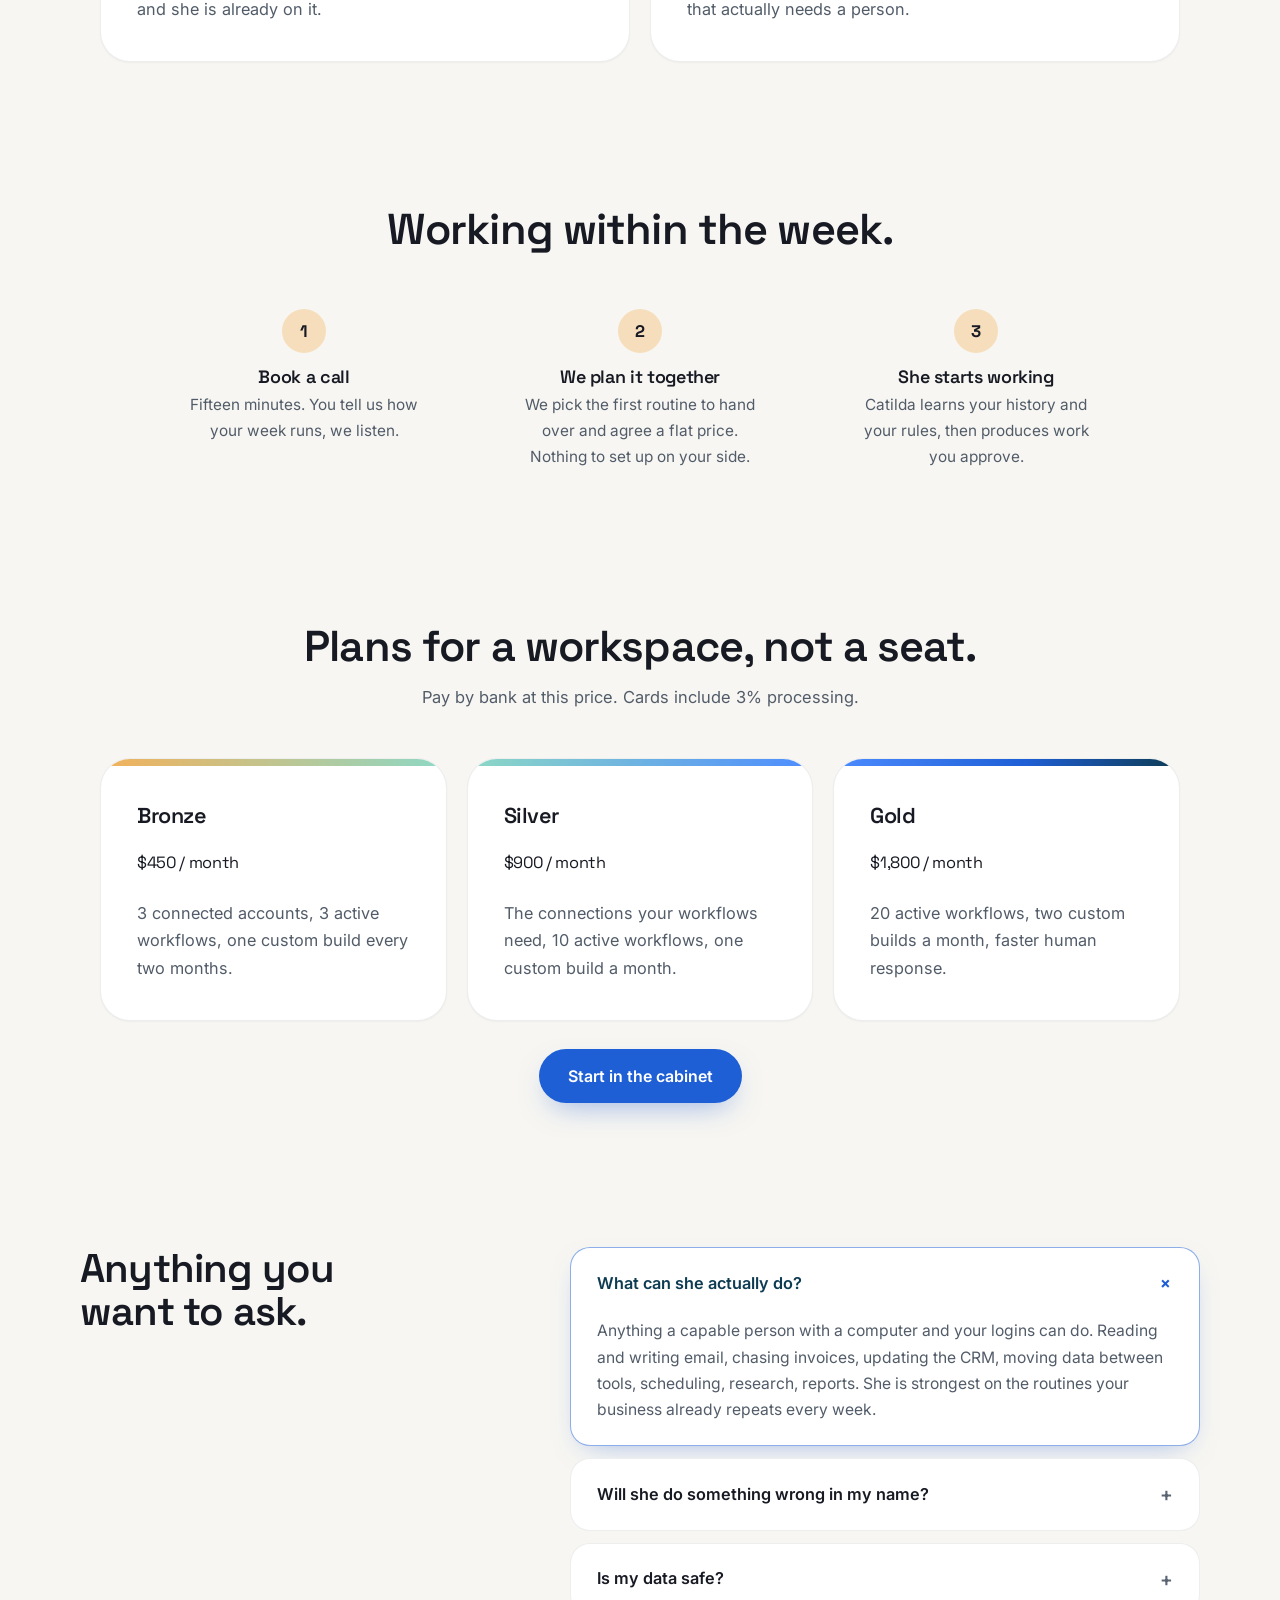
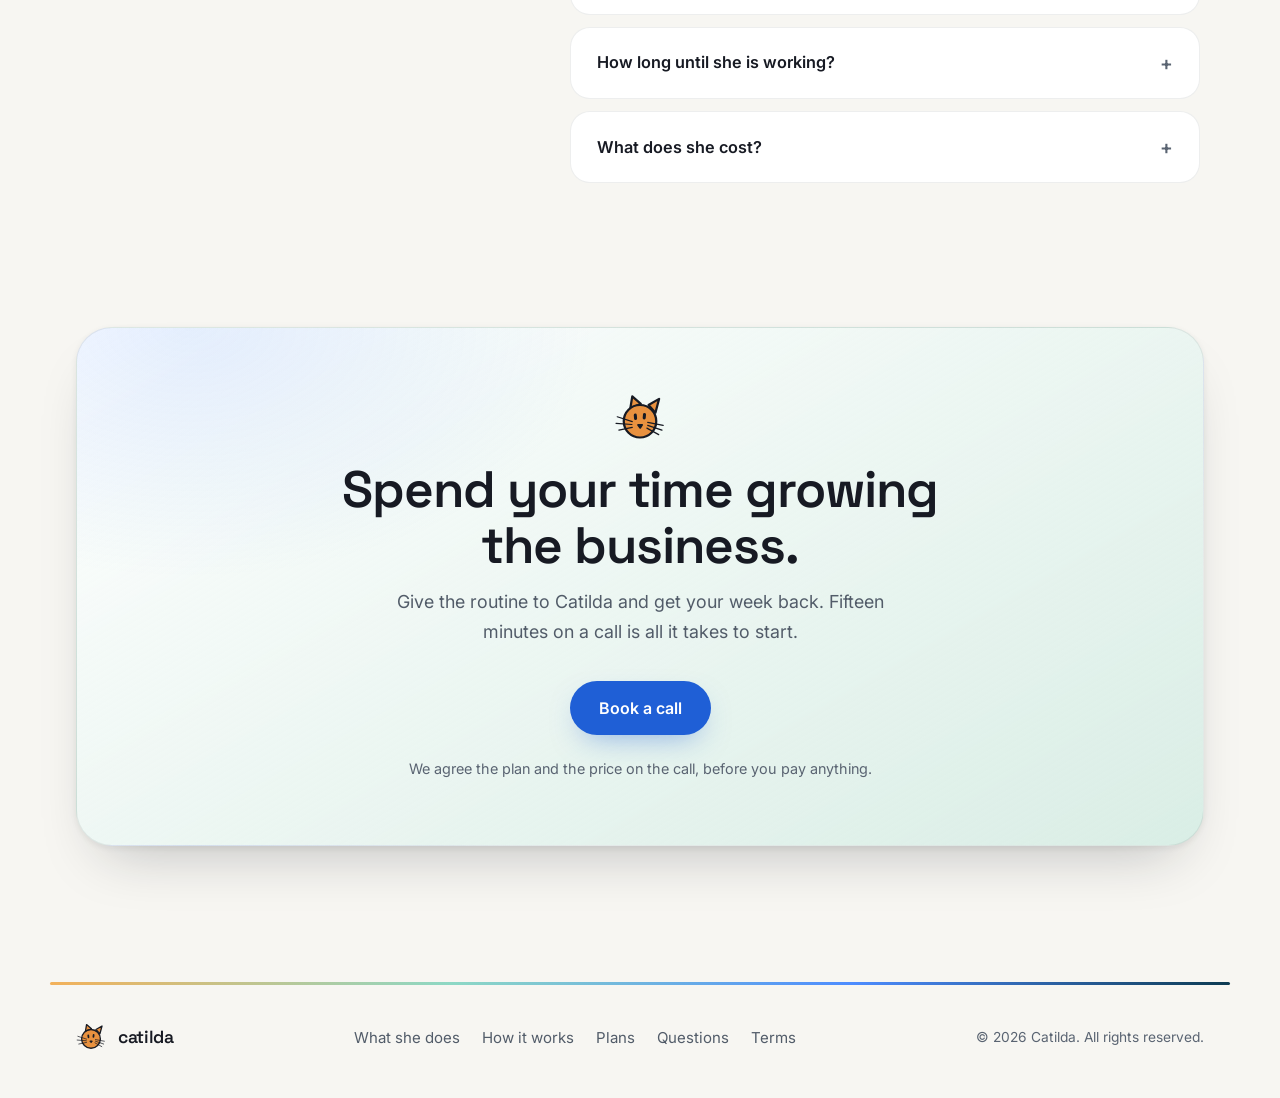
==== commit a29b49c9: "#59: Publish Bronze Silver and Gold prices on the landing Public plans belong on the marketing site." ====
--- a/index.html
+++ b/index.html
@@ -199,6 +199,8 @@
 
 /* four cards */
 .cards4{display:grid;grid-template-columns:1fr 1fr;gap:20px;max-width:1080px;margin:0 auto}
+.cards3{display:grid;grid-template-columns:repeat(3,1fr);gap:20px;max-width:1080px;margin:0 auto}
+.price-big{font-family:"Space Grotesk",sans-serif;font-size:2rem;letter-spacing:-.02em;color:var(--ink);margin:8px 0 12px}
 /* conversation mockups inside the feature cards */
 .thread{padding:15px;display:flex;flex-direction:column;gap:11px}
 .bub{max-width:88%;padding:11px 14px;border-radius:16px;font-size:.9rem;line-height:1.46}
@@ -303,6 +305,7 @@
 }
 @media (max-width:860px){
   .cards4{grid-template-columns:1fr}
+  .cards3{grid-template-columns:1fr}
   .stats .row{grid-template-columns:1fr;max-width:420px;gap:26px}
   .panel{padding:52px 26px}
   section{padding:54px 0}
@@ -358,6 +361,7 @@
     <nav class="nav" id="nav">
       <a href="#what">What she does</a>
       <a href="#how">How it works</a>
+      <a href="#pricing">Plans</a>
       <a href="#faq">Questions</a>
     </nav>
     <div class="header-cta">
@@ -485,6 +489,36 @@
     </div>
   </section>
 
+  <!-- ============ PRICING ============ -->
+  <section id="pricing">
+    <div class="wrap">
+      <div class="sec-head" style="text-align:center">
+        <h2>Plans for a workspace, not a seat.</h2>
+        <p>Pay by bank at this price. Cards include 3% processing.</p>
+      </div>
+      <div class="cards3">
+        <article class="pcard">
+          <h3>Bronze</h3>
+          <p class="price-big">$450 / month</p>
+          <p>3 connected accounts, 3 active workflows, one custom build every two months.</p>
+        </article>
+        <article class="pcard">
+          <h3>Silver</h3>
+          <p class="price-big">$900 / month</p>
+          <p>The connections your workflows need, 10 active workflows, one custom build a month.</p>
+        </article>
+        <article class="pcard">
+          <h3>Gold</h3>
+          <p class="price-big">$1,800 / month</p>
+          <p>20 active workflows, two custom builds a month, faster human response.</p>
+        </article>
+      </div>
+      <p class="center" style="margin-top:28px">
+        <a class="btn btn-primary" href="https://catilda.com/cabinet/signup">Start in the cabinet</a>
+      </p>
+    </div>
+  </section>
+
   <!-- ============ FAQ ============ -->
   <section id="faq">
     <div class="wrap">
@@ -518,6 +552,7 @@
     <nav>
       <a href="#what">What she does</a>
       <a href="#how">How it works</a>
+      <a href="#pricing">Plans</a>
       <a href="#faq">Questions</a>
       <a href="/terms/">Terms</a>
     </nav>
